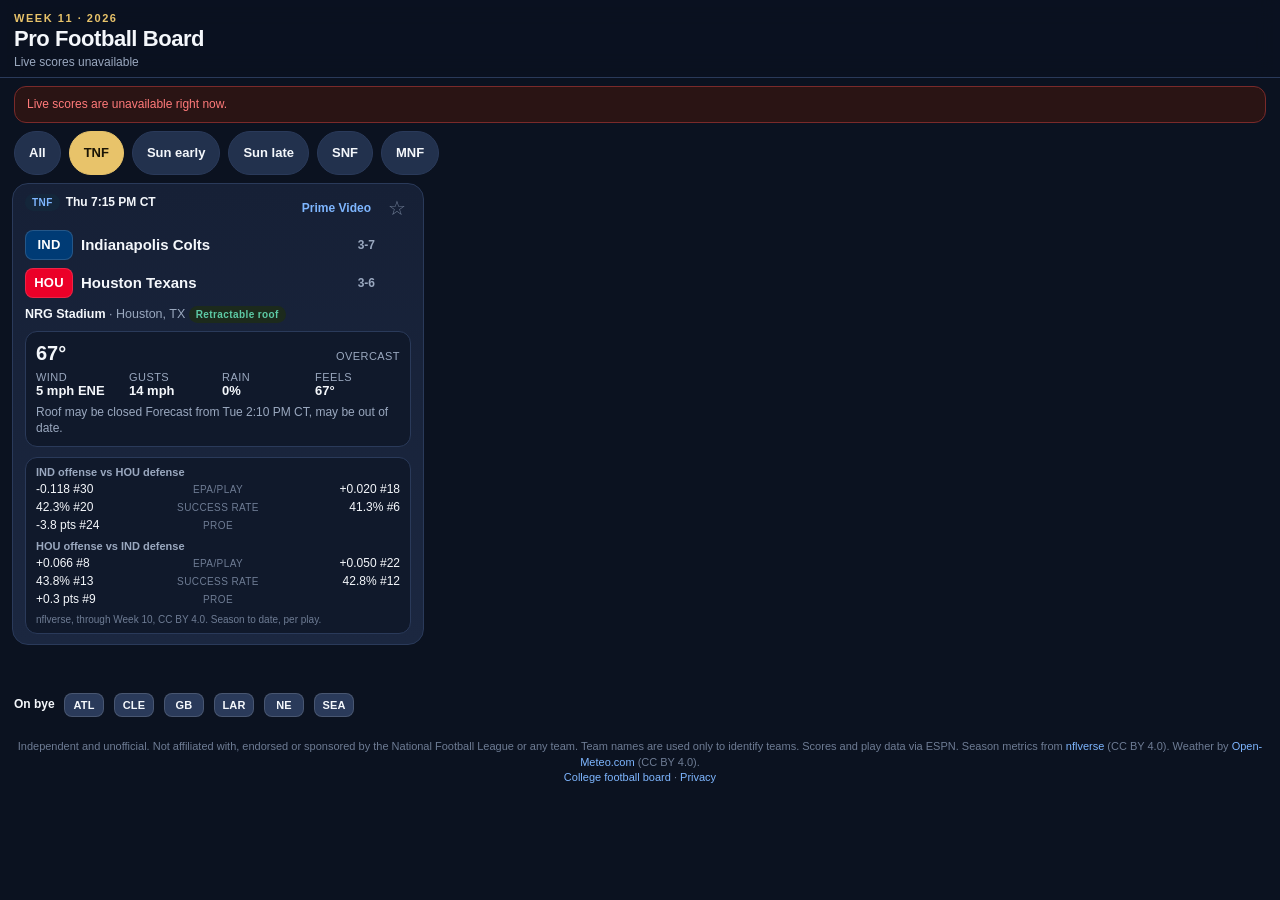
==== nfl/index.html @ ccdfc2e2 "NFL snapshot: Week 11 (2026-11-17T20:10Z)" ====
<!DOCTYPE html>
<html lang="en">
<head>
  <meta charset="utf-8" />
  <meta name="viewport" content="width=device-width, initial-scale=1, viewport-fit=cover" />
  <meta name="mobile-web-app-capable" content="yes" />
  <meta name="apple-mobile-web-app-capable" content="yes" />
  <meta name="apple-mobile-web-app-status-bar-style" content="black-translucent" />
  <meta name="apple-mobile-web-app-title" content="Pro Football Board" />
  <meta name="theme-color" content="#0b1220" />
  <link rel="icon" type="image/png" sizes="192x192" href="/nfl/icons/icon-192.png" />
  <link rel="apple-touch-icon" href="/nfl/icons/apple-touch-icon.png" />
  <link rel="canonical" href="https://cfbgameday.app/nfl" />
  <title>Pro Football Board</title>
  <meta name="description" content="NFL scores, kickoff times, TV, venue weather and live game state on one screen." />
  <meta property="og:type" content="website" />
  <meta property="og:title" content="Pro Football Board" />
  <meta property="og:description" content="Every pro football game this week: live scores, drive-by-drive play-by-play, win probability, kickoff weather and matchup stats." />
  <meta property="og:url" content="https://cfbgameday.app/nfl" />
  <meta property="og:image" content="https://cfbgameday.app/nfl/icons/icon-512.png" />
  <meta name="twitter:card" content="summary" />
  <link rel="stylesheet" href="/site.css" />
  <link rel="stylesheet" href="/nfl/nfl.css" />
  <link rel="stylesheet" href="/nfl/sheet.css" />
</head>
<body class="nfl">
  <div class="wrap">
    <header>
      <div class="kicker" id="kicker">NFL</div>
      <h1>Pro Football Board</h1>
      <div class="sub" id="updated">Loading scores...</div>
    </header>
    <div class="banner" id="banner" role="status" hidden></div>
    <div class="rowscroll" id="pills" aria-label="Game windows"></div>
    <div class="desk" id="desk"></div>
    <div id="main"></div>
    <div class="bye" id="bye"></div>
    <footer>Independent and unofficial. Not affiliated with, endorsed or sponsored by the National Football League or any team. Team names are used only to identify teams. Scores and play data via ESPN. Season metrics from <a href="https://www.nflverse.com/" rel="noopener">nflverse</a> (CC BY 4.0). Weather by <a href="https://open-meteo.com/" rel="noopener">Open-Meteo.com</a> (CC BY 4.0).<br /><a href="/">College football board</a> · <a href="/privacy">Privacy</a></footer>
  </div>
<!-- games:start -->
<script type="application/ld+json">
[
 {
  "@context": "https:\/\/schema.org",
  "@type": "SportsEvent",
  "name": "Indianapolis Colts at Houston Texans",
  "startDate": "2026-11-20T01:15:00Z",
  "sport": "American football",
  "location": {
   "@type": "Place",
   "name": "NRG Stadium",
   "address": {
    "@type": "PostalAddress",
    "addressLocality": "Houston",
    "addressRegion": "TX",
    "addressCountry": "US"
   }
  },
  "competitor": [
   {
    "@type": "SportsTeam",
    "name": "Indianapolis Colts"
   },
   {
    "@type": "SportsTeam",
    "name": "Houston Texans"
   }
  ]
 },
 {
  "@context": "https:\/\/schema.org",
  "@type": "SportsEvent",
  "name": "Arizona Cardinals at Kansas City Chiefs",
  "startDate": "2026-11-22T18:00:00Z",
  "sport": "American football",
  "location": {
   "@type": "Place",
   "name": "Arrowhead Stadium",
   "address": {
    "@type": "PostalAddress",
    "addressLocality": "Kansas City",
    "addressRegion": "MO",
    "addressCountry": "US"
   }
  },
  "competitor": [
   {
    "@type": "SportsTeam",
    "name": "Arizona Cardinals"
   },
   {
    "@type": "SportsTeam",
    "name": "Kansas City Chiefs"
   }
  ]
 },
 {
  "@context": "https:\/\/schema.org",
  "@type": "SportsEvent",
  "name": "Baltimore Ravens at Carolina Panthers",
  "startDate": "2026-11-22T18:00:00Z",
  "sport": "American football",
  "location": {
   "@type": "Place",
   "name": "Bank of America Stadium",
   "address": {
    "@type": "PostalAddress",
    "addressLocality": "Charlotte",
    "addressRegion": "NC",
    "addressCountry": "US"
   }
  },
  "competitor": [
   {
    "@type": "SportsTeam",
    "name": "Baltimore Ravens"
   },
   {
    "@type": "SportsTeam",
    "name": "Carolina Panthers"
   }
  ]
 },
 {
  "@context": "https:\/\/schema.org",
  "@type": "SportsEvent",
  "name": "Miami Dolphins at Buffalo Bills",
  "startDate": "2026-11-22T18:00:00Z",
  "sport": "American football",
  "location": {
   "@type": "Place",
   "name": "Highmark Stadium",
   "address": {
    "@type": "PostalAddress",
    "addressLocality": "Orchard Park",
    "addressRegion": "NY",
    "addressCountry": "US"
   }
  },
  "competitor": [
   {
    "@type": "SportsTeam",
    "name": "Miami Dolphins"
   },
   {
    "@type": "SportsTeam",
    "name": "Buffalo Bills"
   }
  ]
 },
 {
  "@context": "https:\/\/schema.org",
  "@type": "SportsEvent",
  "name": "New Orleans Saints at Chicago Bears",
  "startDate": "2026-11-22T18:00:00Z",
  "sport": "American football",
  "location": {
   "@type": "Place",
   "name": "Soldier Field",
   "address": {
    "@type": "PostalAddress",
    "addressLocality": "Chicago",
    "addressRegion": "IL",
    "addressCountry": "US"
   }
  },
  "competitor": [
   {
    "@type": "SportsTeam",
    "name": "New Orleans Saints"
   },
   {
    "@type": "SportsTeam",
    "name": "Chicago Bears"
   }
  ]
 },
 {
  "@context": "https:\/\/schema.org",
  "@type": "SportsEvent",
  "name": "Tampa Bay Buccaneers at Detroit Lions",
  "startDate": "2026-11-22T18:00:00Z",
  "sport": "American football",
  "location": {
   "@type": "Place",
   "name": "Ford Field",
   "address": {
    "@type": "PostalAddress",
    "addressLocality": "Detroit",
    "addressRegion": "MI",
    "addressCountry": "US"
   }
  },
  "competitor": [
   {
    "@type": "SportsTeam",
    "name": "Tampa Bay Buccaneers"
   },
   {
    "@type": "SportsTeam",
    "name": "Detroit Lions"
   }
  ]
 },
 {
  "@context": "https:\/\/schema.org",
  "@type": "SportsEvent",
  "name": "Tennessee Titans at Dallas Cowboys",
  "startDate": "2026-11-22T18:00:00Z",
  "sport": "American football",
  "location": {
   "@type": "Place",
   "name": "AT&T Stadium",
   "address": {
    "@type": "PostalAddress",
    "addressLocality": "Arlington",
    "addressRegion": "TX",
    "addressCountry": "US"
   }
  },
  "competitor": [
   {
    "@type": "SportsTeam",
    "name": "Tennessee Titans"
   },
   {
    "@type": "SportsTeam",
    "name": "Dallas Cowboys"
   }
  ]
 },
 {
  "@context": "https:\/\/schema.org",
  "@type": "SportsEvent",
  "name": "Pittsburgh Steelers at Philadelphia Eagles",
  "startDate": "2026-11-22T18:00:00Z",
  "sport": "American football",
  "location": {
   "@type": "Place",
   "name": "Lincoln Financial Field",
   "address": {
    "@type": "PostalAddress",
    "addressLocality": "Philadelphia",
    "addressRegion": "PA",
    "addressCountry": "US"
   }
  },
  "competitor": [
   {
    "@type": "SportsTeam",
    "name": "Pittsburgh Steelers"
   },
   {
    "@type": "SportsTeam",
    "name": "Philadelphia Eagles"
   }
  ]
 },
 {
  "@context": "https:\/\/schema.org",
  "@type": "SportsEvent",
  "name": "New York Jets at Los Angeles Chargers",
  "startDate": "2026-11-22T21:05:00Z",
  "sport": "American football",
  "location": {
   "@type": "Place",
   "name": "SoFi Stadium",
   "address": {
    "@type": "PostalAddress",
    "addressLocality": "Inglewood",
    "addressRegion": "CA",
    "addressCountry": "US"
   }
  },
  "competitor": [
   {
    "@type": "SportsTeam",
    "name": "New York Jets"
   },
   {
    "@type": "SportsTeam",
    "name": "Los Angeles Chargers"
   }
  ]
 },
 {
  "@context": "https:\/\/schema.org",
  "@type": "SportsEvent",
  "name": "Jacksonville Jaguars at New York Giants",
  "startDate": "2026-11-22T21:25:00Z",
  "sport": "American football",
  "location": {
   "@type": "Place",
   "name": "MetLife Stadium",
   "address": {
    "@type": "PostalAddress",
    "addressLocality": "East Rutherford",
    "addressRegion": "NJ",
    "addressCountry": "US"
   }
  },
  "competitor": [
   {
    "@type": "SportsTeam",
    "name": "Jacksonville Jaguars"
   },
   {
    "@type": "SportsTeam",
    "name": "New York Giants"
   }
  ]
 },
 {
  "@context": "https:\/\/schema.org",
  "@type": "SportsEvent",
  "name": "Las Vegas Raiders at Denver Broncos",
  "startDate": "2026-11-22T21:25:00Z",
  "sport": "American football",
  "location": {
   "@type": "Place",
   "name": "Empower Field at Mile High",
   "address": {
    "@type": "PostalAddress",
    "addressLocality": "Denver",
    "addressRegion": "CO",
    "addressCountry": "US"
   }
  },
  "competitor": [
   {
    "@type": "SportsTeam",
    "name": "Las Vegas Raiders"
   },
   {
    "@type": "SportsTeam",
    "name": "Denver Broncos"
   }
  ]
 },
 {
  "@context": "https:\/\/schema.org",
  "@type": "SportsEvent",
  "name": "Minnesota Vikings at San Francisco 49ers",
  "startDate": "2026-11-23T01:20:00Z",
  "sport": "American football",
  "location": {
   "@type": "Place",
   "name": "Estadio Banorte",
   "address": {
    "@type": "PostalAddress",
    "addressLocality": "Mexico City",
    "addressCountry": "MX"
   }
  },
  "competitor": [
   {
    "@type": "SportsTeam",
    "name": "Minnesota Vikings"
   },
   {
    "@type": "SportsTeam",
    "name": "San Francisco 49ers"
   }
  ]
 },
 {
  "@context": "https:\/\/schema.org",
  "@type": "SportsEvent",
  "name": "Cincinnati Bengals at Washington Commanders",
  "startDate": "2026-11-24T01:15:00Z",
  "sport": "American football",
  "location": {
   "@type": "Place",
   "name": "Northwest Stadium",
   "address": {
    "@type": "PostalAddress",
    "addressLocality": "Landover",
    "addressRegion": "MD",
    "addressCountry": "US"
   }
  },
  "competitor": [
   {
    "@type": "SportsTeam",
    "name": "Cincinnati Bengals"
   },
   {
    "@type": "SportsTeam",
    "name": "Washington Commanders"
   }
  ]
 }
]
</script>
<!-- games:end -->
  <script src="/nfl/games.js"></script>
  <script src="/nfl/sheet.js" defer></script>
  <script src="/nfl/app.js" defer></script>
</body>
</html>
---- site.css ----
:root {
  --bg: #0b1220; --bg2: #111a2c; --card: #162036; --card2: #1b2740;
  --line: #2a3a5a; --text: #f4f7fb; --muted: #9aa8bf; --dim: #6e7c94;
  --gold: #e8c36a; --gold2: #f3d78a; --blue: #7eb6ff; --green: #5dcaa5;
  --red: #ff7a7a; --orange: #ffb060; --chip: #22314d; --purple: #c9b3ff;
}
* { box-sizing: border-box; }
html, body { margin: 0; background: var(--bg); color: var(--text); font-family: -apple-system, BlinkMacSystemFont, "SF Pro Text", "Segoe UI", sans-serif; }
body { min-height: 100dvh; padding-bottom: env(safe-area-inset-bottom); }
header { position: sticky; top: 0; z-index: 30; background: rgba(11,18,32,.94); backdrop-filter: blur(12px); border-bottom: 1px solid var(--line); padding: calc(12px + env(safe-area-inset-top)) 14px 8px; }
.kicker { color: var(--gold); font-size: 11px; letter-spacing: .14em; font-weight: 700; text-transform: uppercase; }
h1 { margin: 2px 0 0; font-size: 22px; letter-spacing: -.02em; }
.sub { color: var(--muted); font-size: 12px; margin-top: 3px; }
.rowscroll { display: flex; gap: 8px; overflow-x: auto; padding: 8px 14px; -webkit-overflow-scrolling: touch; }
.rowscroll::-webkit-scrollbar { display: none; }
.fbtn { flex: 0 0 auto; min-height: 44px; min-width: 44px; border: 1px solid var(--line); background: var(--chip); color: var(--text); border-radius: 999px; padding: 7px 14px; font-size: 13px; font-weight: 600; }
.fbtn.active { background: var(--gold); color: #1a1406; border-color: var(--gold); }
.searchwrap { padding: 0 14px; display: flex; gap: 8px; align-items: center; }
.searchwrap input { flex: 1; min-width: 0; }
.ftoggle.open:not(.active) { border-color: var(--gold); color: var(--gold2); }
.fcount { display: inline-block; min-width: 18px; margin-left: 4px; padding: 1px 6px; border-radius: 999px; background: #1a1406; color: var(--gold2); font-size: 11px; }
.filters[hidden] { display: none; }
.filters .rowscroll { flex-wrap: wrap; overflow-x: visible; }   /* opened on purpose: show every option, no hidden sideways scroll */
.filters .rowscroll + .rowscroll { padding-top: 0; }
.empty .fbtn { margin-top: 12px; }
/* Wide windows (iPad, Mac, desktop): a mouse can't reach a hidden horizontal scroll, so wrap every row. */
@media (min-width: 600px) { .rowscroll { flex-wrap: wrap; overflow-x: visible; } }
input, select { width: 100%; background: var(--bg2); border: 1px solid var(--line); color: var(--text); border-radius: 12px; padding: 11px 12px; font-size: 16px; min-height: 44px; } /* 16px: iOS does not zoom on focus */
select { width: auto; padding: 8px 10px; border-radius: 999px; font-size: 13px; font-weight: 600; }
.stats { display: grid; grid-template-columns: repeat(4, 1fr); gap: 6px; padding: 0 14px 10px; }
.stat { background: var(--card); border: 1px solid var(--line); border-radius: 12px; padding: 6px 4px; text-align: center; }
.stat b { display: block; font-size: 16px; color: var(--gold2); }
.stat span { font-size: 9px; color: var(--muted); text-transform: uppercase; letter-spacing: .02em; }
@media (min-width: 480px) { .stats { gap: 8px; } .stat { padding: 8px; } .stat span { font-size: 10px; letter-spacing: .03em; } }
.desk { padding: 0 14px 10px; }
.desk h2 { margin: 4px 0 8px; font-size: 13px; letter-spacing: .08em; text-transform: uppercase; color: var(--gold); }
.deskcard { background: var(--card); border: 1px solid var(--line); border-radius: 12px; padding: 10px 12px; margin-bottom: 8px; }
.deskcard .t { font-weight: 800; font-size: 14px; }
.deskcard .d { color: var(--muted); font-size: 12px; margin-top: 3px; }
.tag { display: inline-block; font-size: 10px; font-weight: 800; letter-spacing: .04em; border-radius: 999px; padding: 3px 7px; margin-right: 6px; }
.tag.under { background: #14263a; color: var(--blue); }
.tag.watch { background: #3a2a12; color: var(--gold); }
.tag.heat { background: #3a1b14; color: var(--orange); }
.tag.rival { background: rgba(232,195,106,.14); color: var(--gold2); box-shadow: inset 0 0 0 1px rgba(232,195,106,.35); }
.deskmore { margin: 0 0 10px; }
.list { padding: 0 12px 48px; display: flex; flex-direction: column; gap: 10px; }
.card { background: linear-gradient(180deg, var(--card), var(--card2)); border: 1px solid var(--line); border-radius: 16px; overflow: hidden; }
.meta { display: flex; justify-content: space-between; gap: 8px; align-items: center; padding: 10px 12px 0; color: var(--muted); font-size: 12px; font-weight: 600; }
.tv { color: var(--blue); }
.star { background: none; border: 0; color: var(--dim); font-size: 20px; min-height: 44px; min-width: 44px; padding: 0; margin: -8px -8px -8px 0; }
.star.on { color: var(--gold); }
.teams { padding: 8px 12px 6px; display: grid; gap: 8px; }
.trow { display: grid; grid-template-columns: 28px 1fr auto; gap: 8px; align-items: center; }
.trow img { width: 28px; height: 28px; object-fit: contain; background: #0b1220; border-radius: 6px; }
.name { font-weight: 700; font-size: 15px; line-height: 1.15; }
.rank { color: var(--gold); font-weight: 800; margin-right: 4px; }
.rival { padding: 6px 12px 0; color: var(--gold2); font-size: 11px; font-weight: 800; letter-spacing: .08em; text-transform: uppercase; }
.rival span { color: var(--muted); font-weight: 700; letter-spacing: .04em; }
.rec { color: var(--dim); font-size: 12px; font-weight: 600; margin-left: 6px; }
.score { font-variant-numeric: tabular-nums; font-weight: 800; font-size: 18px; }
.venue { padding: 2px 12px 8px; color: var(--muted); font-size: 12.5px; }
.venue a { color: var(--blue); text-decoration: none; }
.venue b { color: var(--text); }
.wx { margin: 0 12px 10px; background: #10192b; border: 1px solid var(--line); border-radius: 12px; padding: 10px; display: grid; grid-template-columns: 1fr 1fr 1fr; gap: 6px 8px; }
.wx .cond { grid-column: 1 / -1; display: flex; justify-content: space-between; align-items: baseline; }
.wx .cond b { font-size: 20px; }
.mini { color: var(--muted); font-size: 11px; text-transform: uppercase; letter-spacing: .04em; }
.val { font-size: 13px; font-weight: 700; }
.note { grid-column: 1 / -1; color: var(--muted); font-size: 12px; line-height: 1.35; }
.odds { display: grid; grid-template-columns: 1fr 1fr 1fr; gap: 8px; padding: 0 12px 10px; }
.od { background: #10192b; border: 1px solid var(--line); border-radius: 10px; padding: 8px; text-align: center; }
.lab { font-size: 10px; color: var(--dim); text-transform: uppercase; letter-spacing: .05em; }
.big { font-size: 13px; font-weight: 800; margin-top: 2px; }
.juice { font-size: 11px; color: var(--muted); }
.actions { display: flex; gap: 8px; padding: 0 12px 12px; }
.abtn { flex: 1; min-height: 44px; display: inline-flex; align-items: center; justify-content: center; background: #10192b; border: 1px solid var(--line); color: var(--text); border-radius: 10px; padding: 8px; font-size: 12px; font-weight: 700; text-decoration: none; }
.flags { display: flex; flex-wrap: wrap; gap: 6px; padding: 0 12px 12px; }
.flag { font-size: 10px; font-weight: 800; letter-spacing: .04em; border-radius: 999px; padding: 4px 8px; background: #3a2a12; color: var(--gold); }
.flag.hot { background: #3a1b14; color: var(--orange); }
.flag.rain { background: #14263a; color: var(--blue); }
.flag.wind { background: #1c2a1c; color: var(--green); }
.flag.indoor { background: #24183a; color: var(--purple); }
.empty { grid-column: 1 / -1; text-align: center; color: var(--muted); padding: 40px 16px; line-height: 1.6; }
footer { color: var(--dim); font-size: 11px; text-align: center; padding: 4px 16px 28px; line-height: 1.4; }
.a2hs { margin: 0 14px 10px; background: #10192b; border: 1px solid var(--line); border-radius: 12px; padding: 10px 12px; font-size: 12px; color: var(--muted); display: flex; justify-content: space-between; gap: 10px; align-items: center; }
.a2hs[hidden] { display: none; }   /* display:flex above would otherwise override the hidden attribute */
.a2hs b { color: var(--text); }
.a2hs button { background: none; border: 0; color: var(--dim); font-size: 16px; padding: 0 4px; }
@media (min-width: 900px) {
  .wrap { max-width: 1120px; margin: 0 auto; }
  .list { display: grid; grid-template-columns: 1fr 1fr; }
  .desk-grid { display: grid; grid-template-columns: 1fr 1fr; gap: 8px; }
}
  
.trow { display:grid; grid-template-columns:28px 1fr auto auto; gap:8px; align-items:center; }
.impl { color:var(--gold2); font-size:12px; font-weight:700; }
.impl .proj { color:var(--dim); font-size:9px; font-weight:700; letter-spacing:.04em; text-transform:uppercase; margin-right:3px; }
.section { padding:0 12px 20px; }
.netblock { background:var(--card); border:1px solid var(--line); border-radius:12px; padding:10px 12px; margin-bottom:8px; }
.netgame b { font-weight:800; font-size:14px; }
.netgame span { color:var(--muted); font-size:12px; margin-top:3px; display:block; }
table { width:100%; border-collapse:collapse; font-size:12px; }
th { text-align:left; color:var(--dim); font-size:10px; letter-spacing:.04em; text-transform:uppercase; padding:6px 4px; border-bottom:1px solid var(--line); }
td { padding:8px 4px; border-bottom:1px solid var(--line); vertical-align:top; }
td.nw { white-space:nowrap; }
.tag.alt { background:#1c2a1c; color:var(--green); }
.list.cards { display:flex; flex-direction:column; gap:10px; }
@media (min-width:900px) { .list.cards { display:grid; grid-template-columns:1fr 1fr; } }
/* Big iPad / Mac / desktop windows: three columns instead of two stretched cards. */
@media (min-width:1280px) {
  .wrap { max-width: 1640px; }
  .list.cards { grid-template-columns: repeat(3, 1fr); }
  .desk-grid { grid-template-columns: repeat(3, 1fr); }
}
.card.is-live { border-color:#c9842a; }
.livepill { display:inline-block; font-size:10px; font-weight:800; letter-spacing:.06em; border-radius:999px; padding:3px 7px; margin-right:6px; background:#3a1b14; color:var(--orange); }
.livepill.final { background:#1c2a1c; color:var(--green); }
.liverow { margin:8px 12px 0; background:#10192b; border:1px solid var(--line); border-radius:12px; padding:8px 10px; font-size:12px; }
.livemath { display:flex; flex-wrap:wrap; gap:8px; margin-top:6px; }
.livemath span { font-weight:800; font-size:11px; }
.cover-home { color:var(--green); }
.cover-away { color:var(--orange); }
.cover-push { color:var(--gold); }
.sit { color:var(--muted); margin-top:6px; line-height:1.35; }
footer a { color: var(--blue); text-decoration: none; }
.page { max-width: 720px; margin: 0 auto; padding: 0 16px 48px; }
.page h1 { font-size: 24px; margin: 8px 0 4px; }
.page h2 { font-size: 15px; color: var(--gold); letter-spacing: .06em; text-transform: uppercase; margin: 24px 0 8px; }
.page p, .page li { color: var(--muted); font-size: 15px; line-height: 1.55; }
.page a { color: var(--blue); }
.page .back { display: inline-block; margin: 16px 0 0; color: var(--gold); text-decoration: none; font-weight: 700; }
/* Game sheet (#game/<id>) */
body.gopen { overflow: hidden; }
.gsheet { position: fixed; inset: 0; z-index: 50; background: rgba(4,8,16,.6); display: flex; align-items: flex-end; justify-content: center; }
.gsheet[hidden] { display: none; }
.gpanel { position: relative; width: 100%; max-width: 720px; max-height: 88dvh; display: flex; flex-direction: column; background: var(--bg2); border: 1px solid var(--line); border-bottom: 0; border-radius: 16px 16px 0 0; padding-bottom: env(safe-area-inset-bottom); }
/* Wide windows: a centred dialog reads better than a sheet glued to the bottom edge. */
@media (min-width: 900px) {
  .gsheet { align-items: center; padding: 24px; }
  .gpanel { border-radius: 16px; border-bottom: 1px solid var(--line); max-height: 86dvh; padding-bottom: 0; }
}
.gx { position: absolute; top: 6px; right: 6px; min-width: 44px; min-height: 44px; background: none; border: 0; color: var(--muted); font-size: 24px; }
.ghead, .gtabs { flex-shrink: 0; }
.ghead { padding: 14px 52px 6px 14px; }
.gteams { display: flex; flex-direction: column; gap: 2px; font-size: 16px; font-weight: 700; }
.gteams b { color: var(--gold2); margin-left: 6px; }
.gstat { color: var(--muted); font-size: 12px; margin-top: 6px; }
.glines { margin-top: 8px; }
.glines th, .glines td { text-align: center; padding: 4px; }
.glines th:first-child, .glines td:first-child { text-align: left; }
.gtabs { padding: 4px 14px 8px; border-bottom: 1px solid var(--line); }
.gbody { overflow-y: auto; -webkit-overflow-scrolling: touch; padding: 8px 14px 18px; flex: 1; }
.gplay, .gdrive { display: grid; grid-template-columns: 74px 1fr; gap: 4px 10px; padding: 9px 0; border-bottom: 1px solid var(--line); font-size: 13px; }
.gq { color: var(--dim); font-size: 11px; }
.gq b { display: block; color: var(--text); font-size: 12px; }
.gtxt { line-height: 1.35; }
.gsc { grid-column: 2; color: var(--gold2); font-size: 12px; font-weight: 700; }
.gdrive.scored .gtxt b { color: var(--green); }
.gdrive.now { background: #10192b; border-radius: 10px; padding: 9px 8px; border: 1px solid #c9842a; }
.gbox td:not(:first-child), .gbox th:not(:first-child) { text-align: right; }
.gleads { display: grid; grid-template-columns: 1fr 1fr; gap: 12px; }
.glead h3 { margin: 4px 0 6px; font-size: 13px; color: var(--gold); }
.gl { padding: 6px 0; border-bottom: 1px solid var(--line); font-size: 13px; }
.gl span { display: block; color: var(--dim); font-size: 10px; text-transform: uppercase; letter-spacing: .04em; }
.wp { margin: 4px 0 10px; }
.wplab { font-size: 11px; color: var(--muted); margin-bottom: 4px; }
.wp svg { width: 100%; height: 80px; display: block; background: #10192b; border-radius: 8px; }
.wline { fill: none; stroke: var(--blue); stroke-width: 2; vector-effect: non-scaling-stroke; }
.wmid, .wq { stroke: var(--line); stroke-width: 1; vector-effect: non-scaling-stroke; }
.wq { stroke-dasharray: 3 3; }
.wbox { position: relative; }
.wt { position: absolute; top: 2px; margin-left: 3px; color: var(--dim); font-size: 9px; }
.wpaxis { display: flex; justify-content: space-between; color: var(--dim); font-size: 10px; margin-top: 2px; }
a.deskcard { display: block; color: inherit; text-decoration: none; }
.glink { color: inherit; text-decoration: none; }
---- nfl/nfl.css ----
/* NFL board additions. /site.css supplies the base look; everything here is scoped to body.nfl. */
.nfl .banner { margin: 8px 14px 0; padding: 9px 12px; border: 1px solid #7a5a1c; background: #2a2010; color: var(--gold2); border-radius: 12px; font-size: 12px; line-height: 1.4; }
.nfl .banner[hidden] { display: none; }
.nfl .banner p { margin: 0; }
.nfl .banner p + p { margin-top: 4px; }
.nfl .banner.err { border-color: #7a2a2a; background: #2a1414; color: var(--red); }
.nfl a:focus-visible, .nfl button:focus-visible { outline: 2px solid var(--gold); outline-offset: 2px; }

.nfl .fbtn .dot { display: inline-block; width: 7px; height: 7px; border-radius: 50%; background: var(--orange); margin-right: 6px; }
.nfl .fbtn.active .dot { background: #8a1c00; }
.nfl .fbtn .cnt { opacity: .7; margin-left: 5px; font-weight: 500; }

/* Cards */
.nfl .card.is-final { opacity: .94; }
.nfl .card.is-ph { border-style: dashed; }
.nfl .meta { align-items: flex-start; padding-top: 10px; }
.nfl .meta .kick { color: var(--text); font-weight: 700; }
.nfl .meta .flexnote { display: block; color: var(--gold2); font-weight: 600; font-size: 11px; margin-top: 2px; }
.nfl .meta .right { display: flex; align-items: center; gap: 4px; flex: 0 0 auto; }
.nfl .tag.win { background: #14263a; color: var(--blue); }
.nfl .tag.vs { background: #24183a; color: var(--purple); }
.nfl .tag.roof { background: #1c2a1c; color: var(--green); }
.nfl .cardlink { display: block; color: inherit; text-decoration: none; }
.nfl .trow { grid-template-columns: 48px 1fr auto auto; }
.nfl .tchip { display: inline-flex; align-items: center; justify-content: center; width: 48px; height: 30px; border-radius: 8px; font-weight: 800; font-size: 13px; letter-spacing: .02em; border: 1px solid rgba(255,255,255,.14); }
.nfl .tchip.tbd { background: var(--chip); color: var(--muted); border-style: dashed; }
.nfl .trow .name { min-width: 0; overflow: hidden; text-overflow: ellipsis; white-space: nowrap; }
.nfl .rec { color: var(--muted); font-size: 12px; font-weight: 600; }
.nfl .trow .score { min-width: 28px; text-align: right; }
.nfl .trow.lose .name, .nfl .trow.lose .score { color: var(--muted); font-weight: 600; }
.nfl .poss { display: inline-block; width: 8px; height: 8px; border-radius: 50%; background: var(--gold); margin-right: 6px; vertical-align: middle; }
.nfl .phnote { padding: 2px 12px 10px; color: var(--muted); font-size: 12.5px; line-height: 1.4; }

/* Live line */
.nfl .liverow .lr1 { display: flex; flex-wrap: wrap; gap: 4px 8px; align-items: center; }
.nfl .liverow .clk { font-weight: 800; font-size: 13px; }
.nfl .rz { font-size: 10px; font-weight: 800; letter-spacing: .05em; padding: 2px 7px; border-radius: 999px; background: #3a1b14; color: var(--red); }
.nfl .lastp { color: var(--muted); margin-top: 6px; line-height: 1.35; display: -webkit-box; -webkit-line-clamp: 2; -webkit-box-orient: vertical; overflow: hidden; }
.nfl .field { position: relative; height: 14px; margin-top: 8px; border-radius: 4px; background: #1c3a2a; overflow: hidden; border: 1px solid #2a4a3a; }
.nfl .field .ez { position: absolute; top: 0; bottom: 0; width: 8%; }
.nfl .field .ez.l { left: 0; }
.nfl .field .ez.r { right: 0; }
.nfl .field .rzone { position: absolute; top: 0; bottom: 0; width: 16.8%; background: rgba(255,122,122,.22); }
.nfl .field .rzone.l { left: 8%; }
.nfl .field .rzone.r { right: 8%; }
.nfl .field .ball { position: absolute; top: 2px; width: 10px; height: 10px; margin-left: -5px; border-radius: 50%; background: var(--gold2); box-shadow: 0 0 0 2px #0b1220; }
.nfl .field .yd { position: absolute; top: 0; bottom: 0; width: 1px; background: rgba(255,255,255,.14); }

/* Slots filled only when the snapshot provides data */
.nfl .venue .roofnote { color: var(--dim); }
.nfl .wx { grid-template-columns: repeat(4, 1fr); }
.nfl .flags { padding-top: 0; }
.nfl .wx .cond { grid-column: 1 / -1; }
.nfl .mx { margin: 0 12px 10px; display: grid; gap: 4px; background: #10192b; border: 1px solid var(--line); border-radius: 12px; padding: 8px 10px; font-size: 12px; }
.nfl .mx .mrow { display: grid; grid-template-columns: 1fr auto 1fr; gap: 8px; align-items: baseline; }
.nfl .mx .mrow span:first-child { text-align: left; }
.nfl .mx .mrow span:last-child { text-align: right; }
.nfl .mx .mt { color: var(--muted); font-size: 11px; font-weight: 700; margin-top: 4px; }
.nfl .mx .mt:first-child { margin-top: 0; }
.nfl .mx .mfoot { color: var(--dim); font-size: 10px; margin-top: 4px; }
.nfl .mx .mrow .mlab { color: var(--dim); font-size: 10px; text-transform: uppercase; letter-spacing: .04em; text-align: center; }

/* Whip-around desk */
.nfl .desk[hidden] { display: none; }
.nfl .deskcard.hero { border-color: #c9842a; padding: 12px 14px; }
.nfl .deskcard.hero .t { font-size: 17px; }
.nfl .deskcard .why { display: flex; flex-wrap: wrap; gap: 4px 0; margin-top: 6px; }
.nfl .deskcard .why .tag { margin-right: 6px; }
.nfl .deskcard .rk { color: var(--gold); font-size: 11px; font-weight: 800; letter-spacing: .08em; margin-right: 6px; }
.nfl .tag.swing { background: #1c2a1c; color: var(--green); }
.nfl .nextup { margin-top: 4px; }
.nfl .nextup a { display: flex; justify-content: space-between; gap: 8px; min-height: 44px; align-items: center; color: inherit; text-decoration: none; border-bottom: 1px solid var(--line); font-size: 13px; }
.nfl .nextup a span:last-child { color: var(--gold2); font-weight: 700; white-space: nowrap; }

/* Bye strip */
.nfl .bye { padding: 0 14px 18px; color: var(--muted); font-size: 12px; line-height: 1.9; }
.nfl .bye .tchip { width: 40px; height: 24px; font-size: 11px; margin: 0 4px 0 0; vertical-align: middle; }
.nfl .bye .tchip + .tchip { margin-left: 6px; }
.nfl .bye b { color: var(--text); margin-right: 6px; }
---- nfl/sheet.css ----
/* NFL game sheet. Every rule is ns- prefixed; theme variables carry fallbacks so the sheet stands alone. */
body.ns-open { overflow: hidden; }
.ns-sheet { position: fixed; inset: 0; z-index: 60; background: rgba(4,8,16,.6); display: flex; align-items: flex-end; justify-content: center; }
.ns-sheet[hidden] { display: none; }
.ns-panel { position: relative; width: 100%; max-width: 760px; max-height: 90dvh; display: flex; flex-direction: column; background: var(--bg2, #111a2c); color: var(--text, #f4f7fb); border: 1px solid var(--line, #2a3a5a); border-bottom: 0; border-radius: 16px 16px 0 0; padding-bottom: env(safe-area-inset-bottom); outline: none; }
@media (min-width: 900px) {
  .ns-sheet { align-items: center; padding: 24px; }
  .ns-panel { max-width: 860px; border-radius: 16px; border-bottom: 1px solid var(--line, #2a3a5a); max-height: 88dvh; padding-bottom: 0; }
  .ns-head { display: grid; grid-template-columns: minmax(0, 1fr) auto; gap: 4px 24px; align-items: start; }
  .ns-stat, .ns-lwrap { grid-column: 1 / -1; }
}
.ns-sr { position: absolute; width: 1px; height: 1px; overflow: hidden; clip: rect(0 0 0 0); white-space: nowrap; margin: 0; padding: 0; }
.ns-x { position: absolute; top: 6px; right: 6px; min-width: 44px; min-height: 44px; background: none; border: 0; color: var(--muted, #9aa8bf); font-size: 24px; cursor: pointer; }
.ns-x:focus-visible, .ns-tab:focus-visible, .ns-fbtn:focus-visible, .ns-btn:focus-visible, .ns-drive summary:focus-visible, .ns-tstats summary:focus-visible { outline: 2px solid var(--gold, #e8c36a); outline-offset: 2px; }
.ns-head, .ns-tabs { flex-shrink: 0; }
.ns-head { padding: 14px 52px 6px 14px; }
.ns-teams { display: flex; flex-direction: column; gap: 4px; }
.ns-trow { display: flex; align-items: center; justify-content: space-between; gap: 10px; font-size: 16px; font-weight: 700; }
.ns-tn { display: inline-flex; align-items: center; gap: 8px; min-width: 0; }
.ns-tn > span:not(.ns-tm) { overflow: hidden; text-overflow: ellipsis; white-space: nowrap; }
.ns-score { color: var(--gold2, #f3d78a); font-size: 22px; font-variant-numeric: tabular-nums; }
.ns-chip { display: inline-block; min-width: 38px; padding: 2px 6px; border-radius: 6px; border: 1px solid rgba(255,255,255,.3); font-size: 11px; font-weight: 800; letter-spacing: .04em; text-align: center; vertical-align: middle; }
.ns-tm { display: inline-flex; align-items: center; gap: 5px; flex: none; vertical-align: middle; }
.ns-hel { width: 20px; height: auto; flex: none; display: block; overflow: visible; }
.ns-trow .ns-hel { width: 28px; }
.ns-hsh { stroke: rgba(255,255,255,.62); stroke-width: .9; stroke-linejoin: round; }
.ns-hst { fill: none; stroke-width: 1.2; stroke-linecap: round; opacity: .9; }
.ns-hear { fill: #0b1220; opacity: .45; }
.ns-hmk { fill: none; stroke-width: 1.35; stroke-linecap: round; stroke-linejoin: round; }
.ns-fwho { display: inline-flex; align-items: center; gap: 6px; }
.ns-ball { width: 8px; height: 8px; border-radius: 50%; background: var(--gold, #e8c36a); flex: none; }
.ns-stat { color: var(--muted, #9aa8bf); font-size: 12px; margin-top: 4px; display: flex; gap: 8px; align-items: center; }
.ns-pill { padding: 1px 8px; border-radius: 999px; border: 1px solid var(--line, #2a3a5a); font-size: 10px; font-weight: 800; letter-spacing: .08em; }
.ns-pill.on { color: #1a1406; background: var(--green, #5dcaa5); border-color: var(--green, #5dcaa5); }
.ns-pill.final { color: var(--text, #f4f7fb); }
.ns-lwrap { overflow-x: auto; margin-top: 8px; }
.ns-lines { border-collapse: collapse; font-size: 12px; font-variant-numeric: tabular-nums; }
.ns-lines th, .ns-lines td { text-align: center; padding: 3px 8px; }
.ns-lines th { color: var(--dim, #6e7c94); font-weight: 600; }
.ns-lines th:first-child, .ns-lines td:first-child { text-align: left; padding-left: 0; }
.ns-tabs { display: flex; gap: 8px; overflow-x: auto; padding: 4px 14px 8px; border-bottom: 1px solid var(--line, #2a3a5a); -webkit-overflow-scrolling: touch; scrollbar-width: none; }
.ns-tabs::-webkit-scrollbar { display: none; }
.ns-tab, .ns-fbtn, .ns-btn { flex: 0 0 auto; min-height: 44px; min-width: 44px; border: 1px solid var(--line, #2a3a5a); background: var(--chip, #22314d); color: var(--text, #f4f7fb); border-radius: 999px; padding: 7px 14px; font-size: 13px; font-weight: 600; cursor: pointer; }
.ns-tab.active, .ns-fbtn.active { background: var(--gold, #e8c36a); color: #1a1406; border-color: var(--gold, #e8c36a); }
.ns-body { overflow-y: auto; -webkit-overflow-scrolling: touch; padding: 8px 14px 14px; flex: 1; min-height: 0; }
.ns-foot { flex-shrink: 0; padding: 6px 14px 10px; color: var(--dim, #6e7c94); font-size: 11px; border-top: 1px solid var(--line, #2a3a5a); }
.ns-warn { margin: 6px 14px 0; color: var(--orange, #ffb060); font-size: 12px; }
.ns-empty { color: var(--muted, #9aa8bf); padding: 18px 0; font-size: 14px; }
.ns-note { color: var(--dim, #6e7c94); font-size: 11px; margin: 8px 0 0; }
.ns-filters { display: flex; gap: 8px; flex-wrap: wrap; padding: 4px 0 8px; }
.ns-play { display: grid; grid-template-columns: 78px 1fr; gap: 4px 10px; padding: 9px 0; border-bottom: 1px solid var(--line, #2a3a5a); font-size: 13px; }
.ns-play.admin { color: var(--dim, #6e7c94); }
.ns-pq { color: var(--dim, #6e7c94); font-size: 11px; display: flex; flex-direction: column; gap: 4px; align-items: flex-start; }
.ns-ptxt { line-height: 1.35; overflow-wrap: anywhere; }
.ns-pdn { display: block; color: var(--gold2, #f3d78a); font-size: 12px; font-weight: 700; }
.ns-psc { color: var(--gold2, #f3d78a); font-size: 12px; font-weight: 700; margin-top: 3px; }
.ns-tag { display: inline-block; margin-left: 6px; padding: 0 6px; border-radius: 4px; font-size: 10px; font-weight: 800; letter-spacing: .04em; text-transform: uppercase; vertical-align: 1px; border: 1px solid currentColor; }
.ns-ptxt > .ns-tag:first-child { margin-left: 0; }
.ns-tag.sc { color: var(--green, #5dcaa5); }
.ns-tag.to { color: var(--red, #ff7a7a); }
.ns-tag.pn { color: var(--orange, #ffb060); }
.ns-tag.bp { color: var(--blue, #7eb6ff); }
.ns-drive { border: 1px solid var(--line, #2a3a5a); border-radius: 10px; margin: 0 0 8px; background: var(--card, #162036); }
.ns-drive.now { border-color: #c9842a; }
.ns-drive summary { list-style: none; display: grid; grid-template-columns: auto auto 1fr auto; gap: 4px 8px; align-items: center; padding: 8px 10px; min-height: 44px; cursor: pointer; }
.ns-drive summary::-webkit-details-marker { display: none; }
.ns-drive summary::after { content: "+"; grid-column: 4; color: var(--dim, #6e7c94); }
.ns-drive[open] summary::after { content: "\2212"; }
.ns-res { font-size: 13px; font-weight: 700; }
.ns-res.score { color: var(--green, #5dcaa5); }
.ns-res.turn { color: var(--red, #ff7a7a); }
.ns-dmeta { color: var(--muted, #9aa8bf); font-size: 11px; text-align: right; }
.ns-dbody { padding: 0 10px 6px; }
.ns-ddesc { margin: 0 0 4px; color: var(--muted, #9aa8bf); font-size: 12px; }
.ns-admin { margin-top: 6px; }
.ns-admin summary { color: var(--dim, #6e7c94); font-size: 12px; cursor: pointer; min-height: 32px; display: flex; align-items: center; }
.ns-field { margin: 4px 0 12px; }
.ns-field > svg { width: 100%; height: auto; display: block; border-radius: 8px; }
.ns-turf { fill: #14301f; }
.ns-yl { stroke: rgba(255,255,255,.18); stroke-width: .4; }
.ns-rz { fill: transparent; }
.ns-rz.on { fill: rgba(255,122,122,.22); }
.ns-path { stroke: var(--gold, #e8c36a); stroke-width: 2.4; stroke-linecap: round; }
.ns-start { fill: var(--gold, #e8c36a); }
.ns-arrow { fill: var(--gold, #e8c36a); }
.ns-los { stroke: #fff; stroke-width: .5; opacity: .85; }
.ns-fcap { display: flex; gap: 8px; align-items: center; justify-content: space-between; margin-top: 4px; font-size: 12px; font-weight: 700; }
.ns-fmeta { color: var(--muted, #9aa8bf); font-size: 11px; margin-top: 2px; }
.ns-rzchip { color: var(--red, #ff7a7a); font-size: 10px; letter-spacing: .06em; text-transform: uppercase; border: 1px solid currentColor; border-radius: 4px; padding: 0 6px; }
.ns-wp { margin: 4px 0 10px; }
.ns-wplab { font-size: 11px; color: var(--muted, #9aa8bf); margin-bottom: 4px; }
.ns-wbox { position: relative; }
.ns-wbox svg { width: 100%; height: 110px; display: block; background: #10192b; border-radius: 8px; }
.ns-wline { fill: none; stroke: var(--blue, #7eb6ff); stroke-width: 2; vector-effect: non-scaling-stroke; }
.ns-wmid, .ns-wq { stroke: var(--line, #2a3a5a); stroke-width: 1; vector-effect: non-scaling-stroke; }
.ns-wq { stroke-dasharray: 3 3; }
.ns-wt { position: absolute; top: 2px; margin-left: 3px; color: var(--dim, #6e7c94); font-size: 9px; }
.ns-wpaxis { display: flex; justify-content: space-between; color: var(--dim, #6e7c94); font-size: 10px; margin-top: 2px; }
.ns-box { width: 100%; border-collapse: collapse; font-size: 13px; font-variant-numeric: tabular-nums; }
.ns-box th, .ns-box td { padding: 7px 0; border-bottom: 1px solid var(--line, #2a3a5a); }
.ns-box td:not(:first-child), .ns-box th:not(:first-child) { text-align: right; }
.ns-leads { display: grid; grid-template-columns: 1fr 1fr; gap: 12px; }
.ns-lcol h3 { margin: 4px 0 6px; font-size: 13px; color: var(--gold, #e8c36a); }
.ns-lead { padding: 6px 0; border-bottom: 1px solid var(--line, #2a3a5a); font-size: 13px; }
.ns-lead span { display: block; color: var(--dim, #6e7c94); font-size: 10px; text-transform: uppercase; letter-spacing: .04em; }
.ns-lline { color: var(--muted, #9aa8bf); font-size: 12px; }
/* Box tab: player stats */
.ns-pgrid { display: grid; grid-template-columns: minmax(0, 1fr); gap: 10px 14px; }
.ns-pgrid.one { grid-template-columns: minmax(0, 1fr); }
@media (min-width: 900px) { .ns-pgrid { grid-template-columns: minmax(0, 1fr) minmax(0, 1fr); } }
.ns-fnote { color: var(--gold2, #f3d78a); font-size: 12px; line-height: 16px; min-height: 16px; font-weight: 700; margin: 2px 0 6px; }
.ns-tdb { border: 1px solid var(--line, #2a3a5a); border-radius: 10px; background: var(--card, #162036); padding: 8px 12px 6px; min-width: 0; }
.ns-pbh { display: flex; align-items: center; gap: 8px; min-height: 28px; margin: 0 0 2px; }
.ns-tdh { margin: 0; flex: 1; font-size: 11px; font-weight: 800; letter-spacing: .08em; text-transform: uppercase; color: var(--muted, #9aa8bf); }
.ns-tdn { font-size: 22px; line-height: 1; font-variant-numeric: tabular-nums; color: var(--dim, #6e7c94); }
.ns-tdn.on { color: var(--green, #5dcaa5); }
.ns-sc { display: flex; align-items: center; justify-content: space-between; gap: 10px; min-height: 34px; padding: 4px 0; border-top: 1px solid var(--line, #2a3a5a); font-size: 14px; font-weight: 700; }
.ns-scn { display: inline-flex; align-items: baseline; gap: 6px; min-width: 0; }
.ns-scn > span { overflow: hidden; text-overflow: ellipsis; white-space: nowrap; }
.ns-sct { display: inline-flex; gap: 4px; flex: none; }
.ns-sct .ns-tag { margin: 0; }
.ns-more { color: var(--dim, #6e7c94); font-size: 12px; font-weight: 600; }
.ns-tdnone { padding: 6px 0 8px; font-size: 13px; color: var(--dim, #6e7c94); border-top: 1px solid var(--line, #2a3a5a); }
.ns-jn { font-style: normal; font-weight: 600; font-size: 11px; color: var(--dim, #6e7c94); font-variant-numeric: tabular-nums; flex: none; }
.ns-pctl { display: flex; flex-wrap: wrap; gap: 4px 18px; padding: 10px 0 0; }
.ns-pgrp { display: flex; align-items: center; gap: 6px; flex-wrap: wrap; }
.ns-plab { color: var(--dim, #6e7c94); font-size: 10.5px; font-weight: 700; letter-spacing: .06em; text-transform: uppercase; margin-right: 2px; }
.ns-pgrp .ns-fbtn { padding: 7px 12px; min-width: 52px; }
.ns-ph { margin: 14px 0 4px; font-size: 12px; font-weight: 800; letter-spacing: .08em; text-transform: uppercase; color: var(--gold, #e8c36a); }
.ns-pblk { min-width: 0; }
.ns-pw { overflow-x: auto; }
.ns-pt { width: 100%; table-layout: fixed; border-collapse: collapse; font-size: 13px; font-variant-numeric: tabular-nums; }
.ns-pt th, .ns-pt td { height: 36px; padding: 0 0 0 6px; border-bottom: 1px solid var(--line, #2a3a5a); text-align: right; white-space: nowrap; vertical-align: middle; }
.ns-pt tbody th { text-align: left; padding-left: 0; text-transform: none; letter-spacing: 0; font-size: 13px; font-weight: 600; color: var(--text, #f4f7fb); }
.ns-pt thead th { height: 28px; color: var(--dim, #6e7c94); font-size: 10.5px; font-weight: 700; letter-spacing: .05em; text-transform: uppercase; }
.ns-pt .ns-n { width: 38px; }
.ns-pt thead .ns-k { color: var(--muted, #9aa8bf); }
.ns-pt .ns-pn { width: auto; padding-left: 0; text-align: left; overflow: hidden; text-overflow: ellipsis; }
.ns-pt tbody .ns-pn > span { overflow: hidden; text-overflow: ellipsis; }
.ns-pt .ns-jn { margin-right: 6px; }
.ns-pt td.ns-k { font-weight: 700; }
.ns-pt .ns-top { color: var(--text, #f4f7fb); font-weight: 800; }
.ns-pt td:not(.ns-k) { color: var(--muted, #9aa8bf); }
.ns-pt td .ns-top, .ns-pt td.ns-k { color: var(--text, #f4f7fb); }
.ns-td { color: var(--green, #5dcaa5); font-weight: 800; }
.ns-pt td.ns-z { color: var(--dim, #6e7c94); }
.ns-ptot th, .ns-ptot td { height: 32px; border-bottom: 0; color: var(--muted, #9aa8bf); font-size: 12px; font-weight: 700; }
.ns-pt .ns-ptot th { font-size: 10.5px; font-weight: 700; letter-spacing: .05em; text-transform: uppercase; color: var(--dim, #6e7c94); }
.ns-pt .ns-pe td, .ns-pt .ns-pmore td { text-align: left; padding-left: 0; color: var(--dim, #6e7c94); font-size: 13px; }
.ns-pmore td { height: 28px; font-size: 12px; }
.ns-pass { display: flex; align-items: baseline; justify-content: space-between; gap: 10px; flex-wrap: wrap; min-height: 36px; padding: 8px 0; border-bottom: 1px solid var(--line, #2a3a5a); font-size: 13px; font-variant-numeric: tabular-nums; }
.ns-pnm { font-weight: 700; }
.ns-pnm .ns-jn { margin-right: 6px; }
.ns-pln { color: var(--muted, #9aa8bf); }
.ns-pk { color: var(--text, #f4f7fb); font-weight: 800; }
.ns-dimline { color: var(--dim, #6e7c94); }
.ns-tstats { margin-top: 18px; }
.ns-tstats summary { cursor: pointer; min-height: 44px; display: flex; align-items: center; gap: 8px; font-size: 12px; font-weight: 800; letter-spacing: .08em; text-transform: uppercase; color: var(--gold, #e8c36a); list-style: none; }
.ns-tstats summary::-webkit-details-marker { display: none; }
.ns-tstats summary::after { content: "+"; color: var(--dim, #6e7c94); font-size: 16px; letter-spacing: 0; }
.ns-tstats[open] summary::after { content: "\2212"; }
@media (max-width: 519px) { .ns-hs { display: none; } }
@media (max-width: 420px) { .ns-play { grid-template-columns: 66px 1fr; } .ns-leads { gap: 8px; } .ns-pgrid { gap: 8px; } .ns-pctl { gap: 2px 12px; } .ns-pgrp .ns-fbtn { padding: 7px 10px; min-width: 48px; } }
@media (prefers-reduced-motion: no-preference) { .ns-chg { animation: ns-flash 2.4s ease-out; } @keyframes ns-flash { from { background-color: rgba(232,195,106,.38); } to { background-color: transparent; } } }
@media (prefers-reduced-motion: no-preference) { .ns-panel { animation: ns-up .18s ease-out; } @keyframes ns-up { from { transform: translateY(16px); opacity: .6; } to { transform: none; opacity: 1; } } }
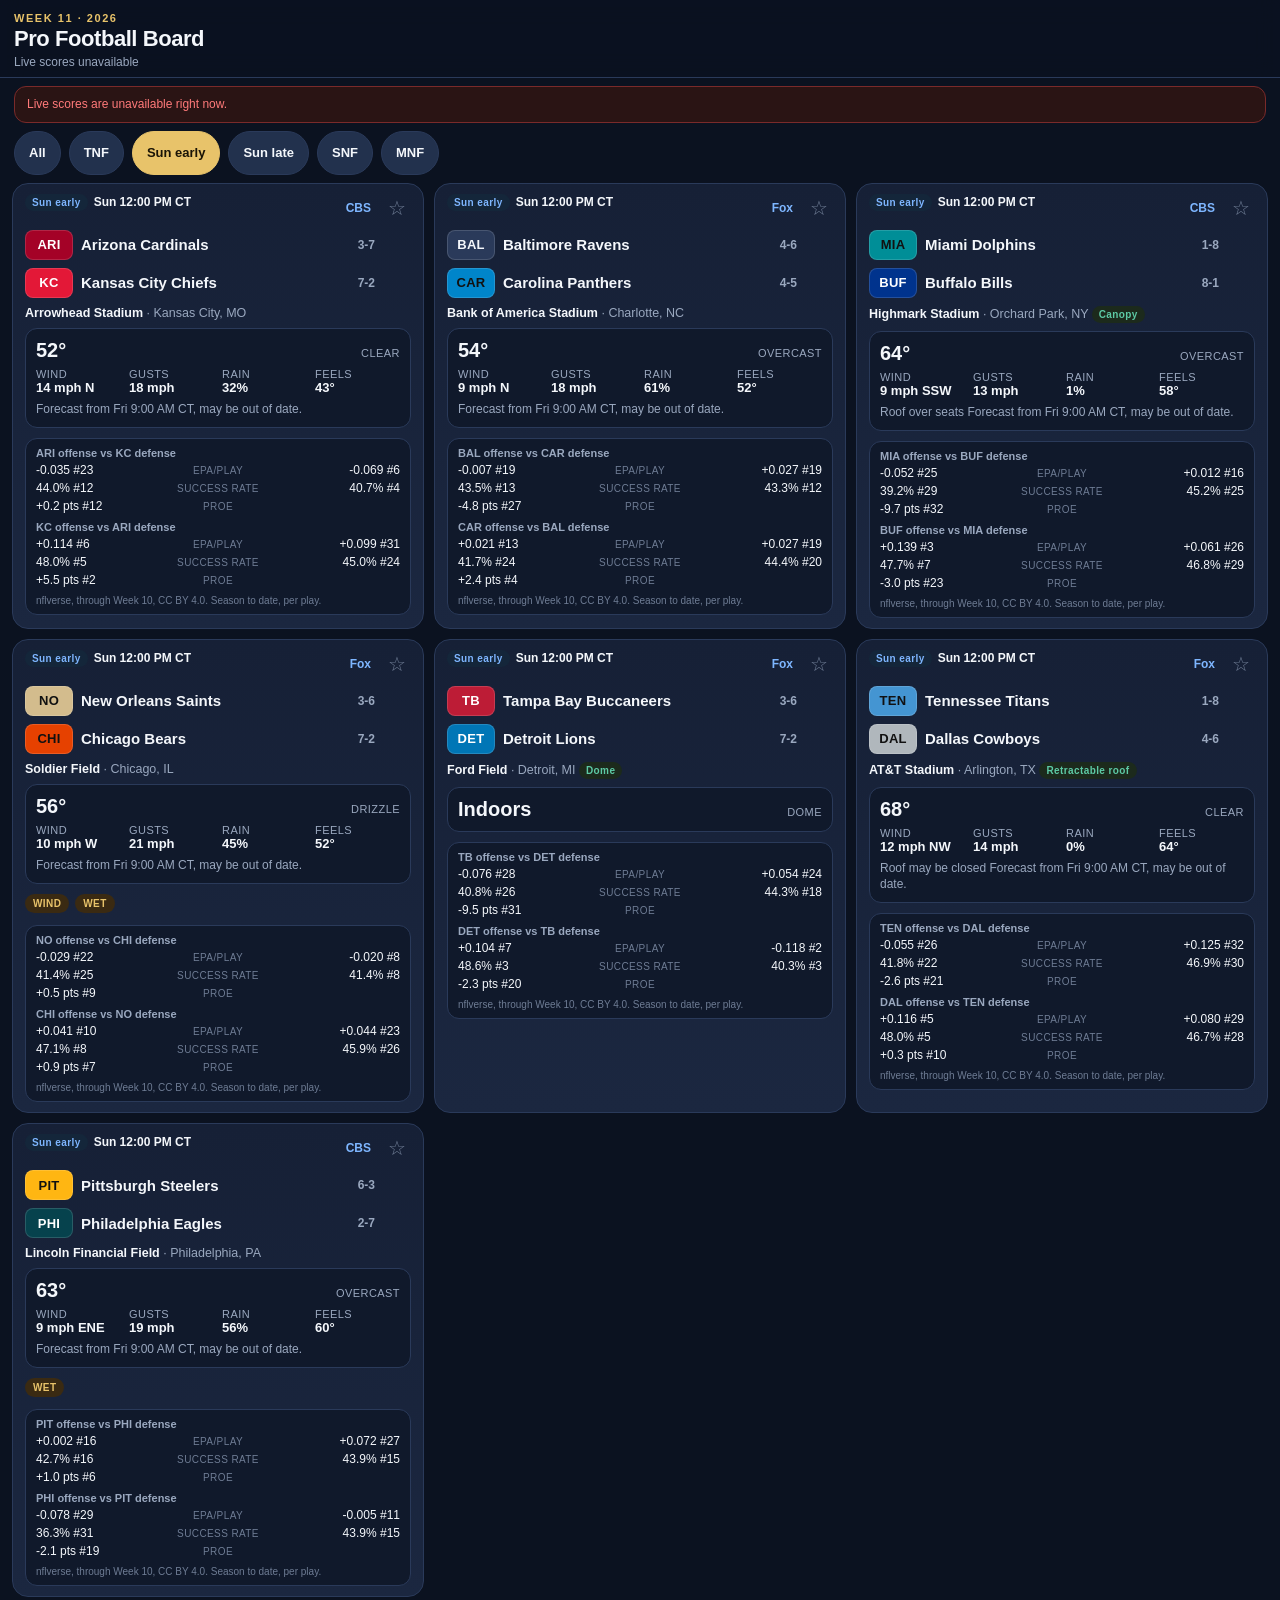
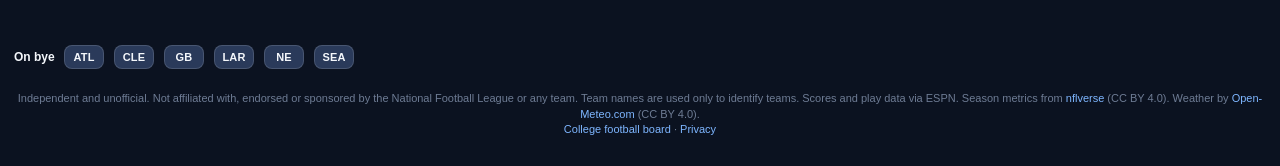
==== commit 4d6c4a93: "NFL snapshot: Week 11 (2026-11-20T15:01Z)" ====
--- a/nfl/index.html
+++ b/nfl/index.html
@@ -43,33 +43,6 @@
  {
   "@context": "https:\/\/schema.org",
   "@type": "SportsEvent",
-  "name": "Indianapolis Colts at Houston Texans",
-  "startDate": "2026-11-20T01:15:00Z",
-  "sport": "American football",
-  "location": {
-   "@type": "Place",
-   "name": "NRG Stadium",
-   "address": {
-    "@type": "PostalAddress",
-    "addressLocality": "Houston",
-    "addressRegion": "TX",
-    "addressCountry": "US"
-   }
-  },
-  "competitor": [
-   {
-    "@type": "SportsTeam",
-    "name": "Indianapolis Colts"
-   },
-   {
-    "@type": "SportsTeam",
-    "name": "Houston Texans"
-   }
-  ]
- },
- {
-  "@context": "https:\/\/schema.org",
-  "@type": "SportsEvent",
   "name": "Arizona Cardinals at Kansas City Chiefs",
   "startDate": "2026-11-22T18:00:00Z",
   "sport": "American football",
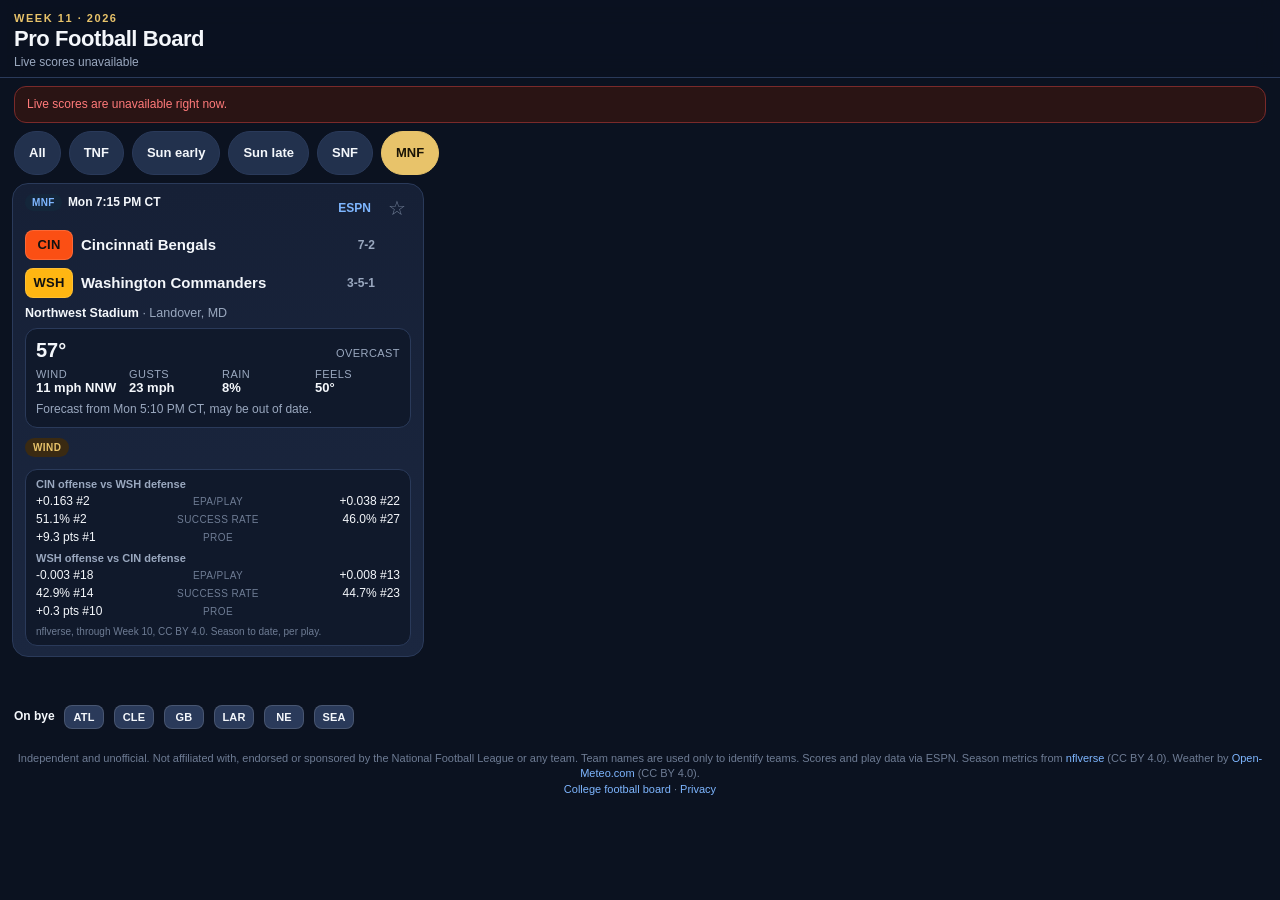
==== commit 7216dc77: "NFL snapshot: Week 11 (2026-11-23T23:11Z)" ====
--- a/nfl/index.html
+++ b/nfl/index.html
@@ -43,302 +43,6 @@
  {
   "@context": "https:\/\/schema.org",
   "@type": "SportsEvent",
-  "name": "Arizona Cardinals at Kansas City Chiefs",
-  "startDate": "2026-11-22T18:00:00Z",
-  "sport": "American football",
-  "location": {
-   "@type": "Place",
-   "name": "Arrowhead Stadium",
-   "address": {
-    "@type": "PostalAddress",
-    "addressLocality": "Kansas City",
-    "addressRegion": "MO",
-    "addressCountry": "US"
-   }
-  },
-  "competitor": [
-   {
-    "@type": "SportsTeam",
-    "name": "Arizona Cardinals"
-   },
-   {
-    "@type": "SportsTeam",
-    "name": "Kansas City Chiefs"
-   }
-  ]
- },
- {
-  "@context": "https:\/\/schema.org",
-  "@type": "SportsEvent",
-  "name": "Baltimore Ravens at Carolina Panthers",
-  "startDate": "2026-11-22T18:00:00Z",
-  "sport": "American football",
-  "location": {
-   "@type": "Place",
-   "name": "Bank of America Stadium",
-   "address": {
-    "@type": "PostalAddress",
-    "addressLocality": "Charlotte",
-    "addressRegion": "NC",
-    "addressCountry": "US"
-   }
-  },
-  "competitor": [
-   {
-    "@type": "SportsTeam",
-    "name": "Baltimore Ravens"
-   },
-   {
-    "@type": "SportsTeam",
-    "name": "Carolina Panthers"
-   }
-  ]
- },
- {
-  "@context": "https:\/\/schema.org",
-  "@type": "SportsEvent",
-  "name": "Miami Dolphins at Buffalo Bills",
-  "startDate": "2026-11-22T18:00:00Z",
-  "sport": "American football",
-  "location": {
-   "@type": "Place",
-   "name": "Highmark Stadium",
-   "address": {
-    "@type": "PostalAddress",
-    "addressLocality": "Orchard Park",
-    "addressRegion": "NY",
-    "addressCountry": "US"
-   }
-  },
-  "competitor": [
-   {
-    "@type": "SportsTeam",
-    "name": "Miami Dolphins"
-   },
-   {
-    "@type": "SportsTeam",
-    "name": "Buffalo Bills"
-   }
-  ]
- },
- {
-  "@context": "https:\/\/schema.org",
-  "@type": "SportsEvent",
-  "name": "New Orleans Saints at Chicago Bears",
-  "startDate": "2026-11-22T18:00:00Z",
-  "sport": "American football",
-  "location": {
-   "@type": "Place",
-   "name": "Soldier Field",
-   "address": {
-    "@type": "PostalAddress",
-    "addressLocality": "Chicago",
-    "addressRegion": "IL",
-    "addressCountry": "US"
-   }
-  },
-  "competitor": [
-   {
-    "@type": "SportsTeam",
-    "name": "New Orleans Saints"
-   },
-   {
-    "@type": "SportsTeam",
-    "name": "Chicago Bears"
-   }
-  ]
- },
- {
-  "@context": "https:\/\/schema.org",
-  "@type": "SportsEvent",
-  "name": "Tampa Bay Buccaneers at Detroit Lions",
-  "startDate": "2026-11-22T18:00:00Z",
-  "sport": "American football",
-  "location": {
-   "@type": "Place",
-   "name": "Ford Field",
-   "address": {
-    "@type": "PostalAddress",
-    "addressLocality": "Detroit",
-    "addressRegion": "MI",
-    "addressCountry": "US"
-   }
-  },
-  "competitor": [
-   {
-    "@type": "SportsTeam",
-    "name": "Tampa Bay Buccaneers"
-   },
-   {
-    "@type": "SportsTeam",
-    "name": "Detroit Lions"
-   }
-  ]
- },
- {
-  "@context": "https:\/\/schema.org",
-  "@type": "SportsEvent",
-  "name": "Tennessee Titans at Dallas Cowboys",
-  "startDate": "2026-11-22T18:00:00Z",
-  "sport": "American football",
-  "location": {
-   "@type": "Place",
-   "name": "AT&T Stadium",
-   "address": {
-    "@type": "PostalAddress",
-    "addressLocality": "Arlington",
-    "addressRegion": "TX",
-    "addressCountry": "US"
-   }
-  },
-  "competitor": [
-   {
-    "@type": "SportsTeam",
-    "name": "Tennessee Titans"
-   },
-   {
-    "@type": "SportsTeam",
-    "name": "Dallas Cowboys"
-   }
-  ]
- },
- {
-  "@context": "https:\/\/schema.org",
-  "@type": "SportsEvent",
-  "name": "Pittsburgh Steelers at Philadelphia Eagles",
-  "startDate": "2026-11-22T18:00:00Z",
-  "sport": "American football",
-  "location": {
-   "@type": "Place",
-   "name": "Lincoln Financial Field",
-   "address": {
-    "@type": "PostalAddress",
-    "addressLocality": "Philadelphia",
-    "addressRegion": "PA",
-    "addressCountry": "US"
-   }
-  },
-  "competitor": [
-   {
-    "@type": "SportsTeam",
-    "name": "Pittsburgh Steelers"
-   },
-   {
-    "@type": "SportsTeam",
-    "name": "Philadelphia Eagles"
-   }
-  ]
- },
- {
-  "@context": "https:\/\/schema.org",
-  "@type": "SportsEvent",
-  "name": "New York Jets at Los Angeles Chargers",
-  "startDate": "2026-11-22T21:05:00Z",
-  "sport": "American football",
-  "location": {
-   "@type": "Place",
-   "name": "SoFi Stadium",
-   "address": {
-    "@type": "PostalAddress",
-    "addressLocality": "Inglewood",
-    "addressRegion": "CA",
-    "addressCountry": "US"
-   }
-  },
-  "competitor": [
-   {
-    "@type": "SportsTeam",
-    "name": "New York Jets"
-   },
-   {
-    "@type": "SportsTeam",
-    "name": "Los Angeles Chargers"
-   }
-  ]
- },
- {
-  "@context": "https:\/\/schema.org",
-  "@type": "SportsEvent",
-  "name": "Jacksonville Jaguars at New York Giants",
-  "startDate": "2026-11-22T21:25:00Z",
-  "sport": "American football",
-  "location": {
-   "@type": "Place",
-   "name": "MetLife Stadium",
-   "address": {
-    "@type": "PostalAddress",
-    "addressLocality": "East Rutherford",
-    "addressRegion": "NJ",
-    "addressCountry": "US"
-   }
-  },
-  "competitor": [
-   {
-    "@type": "SportsTeam",
-    "name": "Jacksonville Jaguars"
-   },
-   {
-    "@type": "SportsTeam",
-    "name": "New York Giants"
-   }
-  ]
- },
- {
-  "@context": "https:\/\/schema.org",
-  "@type": "SportsEvent",
-  "name": "Las Vegas Raiders at Denver Broncos",
-  "startDate": "2026-11-22T21:25:00Z",
-  "sport": "American football",
-  "location": {
-   "@type": "Place",
-   "name": "Empower Field at Mile High",
-   "address": {
-    "@type": "PostalAddress",
-    "addressLocality": "Denver",
-    "addressRegion": "CO",
-    "addressCountry": "US"
-   }
-  },
-  "competitor": [
-   {
-    "@type": "SportsTeam",
-    "name": "Las Vegas Raiders"
-   },
-   {
-    "@type": "SportsTeam",
-    "name": "Denver Broncos"
-   }
-  ]
- },
- {
-  "@context": "https:\/\/schema.org",
-  "@type": "SportsEvent",
-  "name": "Minnesota Vikings at San Francisco 49ers",
-  "startDate": "2026-11-23T01:20:00Z",
-  "sport": "American football",
-  "location": {
-   "@type": "Place",
-   "name": "Estadio Banorte",
-   "address": {
-    "@type": "PostalAddress",
-    "addressLocality": "Mexico City",
-    "addressCountry": "MX"
-   }
-  },
-  "competitor": [
-   {
-    "@type": "SportsTeam",
-    "name": "Minnesota Vikings"
-   },
-   {
-    "@type": "SportsTeam",
-    "name": "San Francisco 49ers"
-   }
-  ]
- },
- {
-  "@context": "https:\/\/schema.org",
-  "@type": "SportsEvent",
   "name": "Cincinnati Bengals at Washington Commanders",
   "startDate": "2026-11-24T01:15:00Z",
   "sport": "American football",
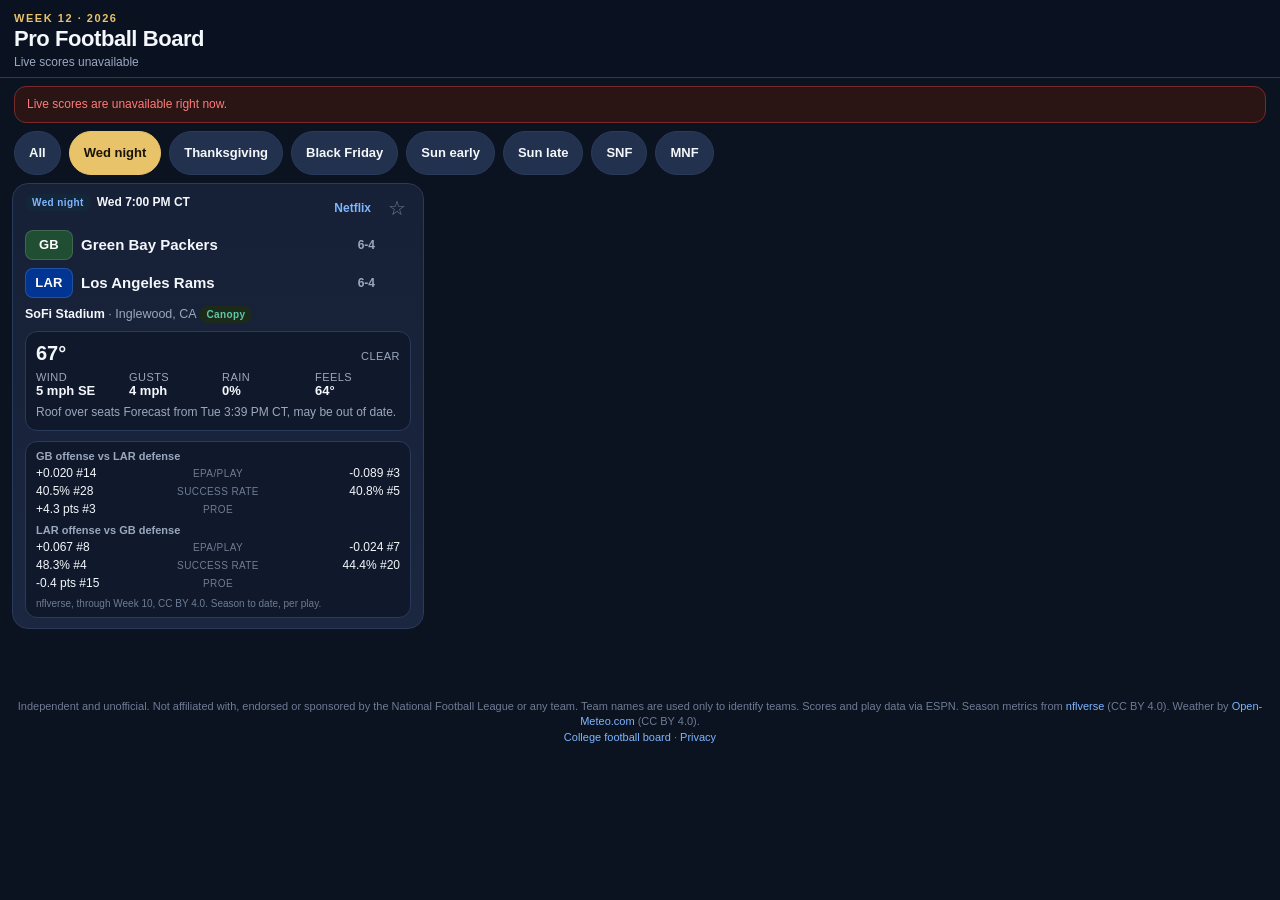
==== commit 0eb6db39: "NFL snapshot: Week 12 (2026-11-24T21:39Z)" ====
--- a/nfl/index.html
+++ b/nfl/index.html
@@ -43,27 +43,432 @@
  {
   "@context": "https:\/\/schema.org",
   "@type": "SportsEvent",
-  "name": "Cincinnati Bengals at Washington Commanders",
-  "startDate": "2026-11-24T01:15:00Z",
-  "sport": "American football",
-  "location": {
-   "@type": "Place",
-   "name": "Northwest Stadium",
-   "address": {
-    "@type": "PostalAddress",
-    "addressLocality": "Landover",
-    "addressRegion": "MD",
-    "addressCountry": "US"
-   }
-  },
-  "competitor": [
+  "name": "Green Bay Packers at Los Angeles Rams",
+  "startDate": "2026-11-26T01:00:00Z",
+  "sport": "American football",
+  "location": {
+   "@type": "Place",
+   "name": "SoFi Stadium",
+   "address": {
+    "@type": "PostalAddress",
+    "addressLocality": "Inglewood",
+    "addressRegion": "CA",
+    "addressCountry": "US"
+   }
+  },
+  "competitor": [
+   {
+    "@type": "SportsTeam",
+    "name": "Green Bay Packers"
+   },
+   {
+    "@type": "SportsTeam",
+    "name": "Los Angeles Rams"
+   }
+  ]
+ },
+ {
+  "@context": "https:\/\/schema.org",
+  "@type": "SportsEvent",
+  "name": "Chicago Bears at Detroit Lions",
+  "startDate": "2026-11-26T18:00:00Z",
+  "sport": "American football",
+  "location": {
+   "@type": "Place",
+   "name": "Ford Field",
+   "address": {
+    "@type": "PostalAddress",
+    "addressLocality": "Detroit",
+    "addressRegion": "MI",
+    "addressCountry": "US"
+   }
+  },
+  "competitor": [
+   {
+    "@type": "SportsTeam",
+    "name": "Chicago Bears"
+   },
+   {
+    "@type": "SportsTeam",
+    "name": "Detroit Lions"
+   }
+  ]
+ },
+ {
+  "@context": "https:\/\/schema.org",
+  "@type": "SportsEvent",
+  "name": "Philadelphia Eagles at Dallas Cowboys",
+  "startDate": "2026-11-26T21:30:00Z",
+  "sport": "American football",
+  "location": {
+   "@type": "Place",
+   "name": "AT&T Stadium",
+   "address": {
+    "@type": "PostalAddress",
+    "addressLocality": "Arlington",
+    "addressRegion": "TX",
+    "addressCountry": "US"
+   }
+  },
+  "competitor": [
+   {
+    "@type": "SportsTeam",
+    "name": "Philadelphia Eagles"
+   },
+   {
+    "@type": "SportsTeam",
+    "name": "Dallas Cowboys"
+   }
+  ]
+ },
+ {
+  "@context": "https:\/\/schema.org",
+  "@type": "SportsEvent",
+  "name": "Kansas City Chiefs at Buffalo Bills",
+  "startDate": "2026-11-27T01:20:00Z",
+  "sport": "American football",
+  "location": {
+   "@type": "Place",
+   "name": "Highmark Stadium",
+   "address": {
+    "@type": "PostalAddress",
+    "addressLocality": "Orchard Park",
+    "addressRegion": "NY",
+    "addressCountry": "US"
+   }
+  },
+  "competitor": [
+   {
+    "@type": "SportsTeam",
+    "name": "Kansas City Chiefs"
+   },
+   {
+    "@type": "SportsTeam",
+    "name": "Buffalo Bills"
+   }
+  ]
+ },
+ {
+  "@context": "https:\/\/schema.org",
+  "@type": "SportsEvent",
+  "name": "Denver Broncos at Pittsburgh Steelers",
+  "startDate": "2026-11-27T20:00:00Z",
+  "sport": "American football",
+  "location": {
+   "@type": "Place",
+   "name": "Acrisure Stadium",
+   "address": {
+    "@type": "PostalAddress",
+    "addressLocality": "Pittsburgh",
+    "addressRegion": "PA",
+    "addressCountry": "US"
+   }
+  },
+  "competitor": [
+   {
+    "@type": "SportsTeam",
+    "name": "Denver Broncos"
+   },
+   {
+    "@type": "SportsTeam",
+    "name": "Pittsburgh Steelers"
+   }
+  ]
+ },
+ {
+  "@context": "https:\/\/schema.org",
+  "@type": "SportsEvent",
+  "name": "Atlanta Falcons at Minnesota Vikings",
+  "startDate": "2026-11-29T18:00:00Z",
+  "sport": "American football",
+  "location": {
+   "@type": "Place",
+   "name": "U.S. Bank Stadium",
+   "address": {
+    "@type": "PostalAddress",
+    "addressLocality": "Minneapolis",
+    "addressRegion": "MN",
+    "addressCountry": "US"
+   }
+  },
+  "competitor": [
+   {
+    "@type": "SportsTeam",
+    "name": "Atlanta Falcons"
+   },
+   {
+    "@type": "SportsTeam",
+    "name": "Minnesota Vikings"
+   }
+  ]
+ },
+ {
+  "@context": "https:\/\/schema.org",
+  "@type": "SportsEvent",
+  "name": "Baltimore Ravens at Houston Texans",
+  "startDate": "2026-11-29T18:00:00Z",
+  "sport": "American football",
+  "location": {
+   "@type": "Place",
+   "name": "NRG Stadium",
+   "address": {
+    "@type": "PostalAddress",
+    "addressLocality": "Houston",
+    "addressRegion": "TX",
+    "addressCountry": "US"
+   }
+  },
+  "competitor": [
+   {
+    "@type": "SportsTeam",
+    "name": "Baltimore Ravens"
+   },
+   {
+    "@type": "SportsTeam",
+    "name": "Houston Texans"
+   }
+  ]
+ },
+ {
+  "@context": "https:\/\/schema.org",
+  "@type": "SportsEvent",
+  "name": "New Orleans Saints at Cincinnati Bengals",
+  "startDate": "2026-11-29T18:00:00Z",
+  "sport": "American football",
+  "location": {
+   "@type": "Place",
+   "name": "Paycor Stadium",
+   "address": {
+    "@type": "PostalAddress",
+    "addressLocality": "Cincinnati",
+    "addressRegion": "OH",
+    "addressCountry": "US"
+   }
+  },
+  "competitor": [
+   {
+    "@type": "SportsTeam",
+    "name": "New Orleans Saints"
+   },
    {
     "@type": "SportsTeam",
     "name": "Cincinnati Bengals"
-   },
+   }
+  ]
+ },
+ {
+  "@context": "https:\/\/schema.org",
+  "@type": "SportsEvent",
+  "name": "New York Giants at Indianapolis Colts",
+  "startDate": "2026-11-29T18:00:00Z",
+  "sport": "American football",
+  "location": {
+   "@type": "Place",
+   "name": "Lucas Oil Stadium",
+   "address": {
+    "@type": "PostalAddress",
+    "addressLocality": "Indianapolis",
+    "addressRegion": "IN",
+    "addressCountry": "US"
+   }
+  },
+  "competitor": [
+   {
+    "@type": "SportsTeam",
+    "name": "New York Giants"
+   },
+   {
+    "@type": "SportsTeam",
+    "name": "Indianapolis Colts"
+   }
+  ]
+ },
+ {
+  "@context": "https:\/\/schema.org",
+  "@type": "SportsEvent",
+  "name": "New York Jets at Miami Dolphins",
+  "startDate": "2026-11-29T18:00:00Z",
+  "sport": "American football",
+  "location": {
+   "@type": "Place",
+   "name": "Hard Rock Stadium",
+   "address": {
+    "@type": "PostalAddress",
+    "addressLocality": "Miami Gardens",
+    "addressRegion": "FL",
+    "addressCountry": "US"
+   }
+  },
+  "competitor": [
+   {
+    "@type": "SportsTeam",
+    "name": "New York Jets"
+   },
+   {
+    "@type": "SportsTeam",
+    "name": "Miami Dolphins"
+   }
+  ]
+ },
+ {
+  "@context": "https:\/\/schema.org",
+  "@type": "SportsEvent",
+  "name": "Tennessee Titans at Jacksonville Jaguars",
+  "startDate": "2026-11-29T18:00:00Z",
+  "sport": "American football",
+  "location": {
+   "@type": "Place",
+   "name": "EverBank Stadium",
+   "address": {
+    "@type": "PostalAddress",
+    "addressLocality": "Jacksonville",
+    "addressRegion": "FL",
+    "addressCountry": "US"
+   }
+  },
+  "competitor": [
+   {
+    "@type": "SportsTeam",
+    "name": "Tennessee Titans"
+   },
+   {
+    "@type": "SportsTeam",
+    "name": "Jacksonville Jaguars"
+   }
+  ]
+ },
+ {
+  "@context": "https:\/\/schema.org",
+  "@type": "SportsEvent",
+  "name": "New England Patriots at Los Angeles Chargers",
+  "startDate": "2026-11-29T21:05:00Z",
+  "sport": "American football",
+  "location": {
+   "@type": "Place",
+   "name": "SoFi Stadium",
+   "address": {
+    "@type": "PostalAddress",
+    "addressLocality": "Inglewood",
+    "addressRegion": "CA",
+    "addressCountry": "US"
+   }
+  },
+  "competitor": [
+   {
+    "@type": "SportsTeam",
+    "name": "New England Patriots"
+   },
+   {
+    "@type": "SportsTeam",
+    "name": "Los Angeles Chargers"
+   }
+  ]
+ },
+ {
+  "@context": "https:\/\/schema.org",
+  "@type": "SportsEvent",
+  "name": "Seattle Seahawks at San Francisco 49ers",
+  "startDate": "2026-11-29T21:25:00Z",
+  "sport": "American football",
+  "location": {
+   "@type": "Place",
+   "name": "Levi's Stadium",
+   "address": {
+    "@type": "PostalAddress",
+    "addressLocality": "Santa Clara",
+    "addressRegion": "CA",
+    "addressCountry": "US"
+   }
+  },
+  "competitor": [
+   {
+    "@type": "SportsTeam",
+    "name": "Seattle Seahawks"
+   },
+   {
+    "@type": "SportsTeam",
+    "name": "San Francisco 49ers"
+   }
+  ]
+ },
+ {
+  "@context": "https:\/\/schema.org",
+  "@type": "SportsEvent",
+  "name": "Washington Commanders at Arizona Cardinals",
+  "startDate": "2026-11-29T21:25:00Z",
+  "sport": "American football",
+  "location": {
+   "@type": "Place",
+   "name": "State Farm Stadium",
+   "address": {
+    "@type": "PostalAddress",
+    "addressLocality": "Glendale",
+    "addressRegion": "AZ",
+    "addressCountry": "US"
+   }
+  },
+  "competitor": [
    {
     "@type": "SportsTeam",
     "name": "Washington Commanders"
+   },
+   {
+    "@type": "SportsTeam",
+    "name": "Arizona Cardinals"
+   }
+  ]
+ },
+ {
+  "@context": "https:\/\/schema.org",
+  "@type": "SportsEvent",
+  "name": "Las Vegas Raiders at Cleveland Browns",
+  "startDate": "2026-11-30T01:20:00Z",
+  "sport": "American football",
+  "location": {
+   "@type": "Place",
+   "name": "Huntington Bank Field",
+   "address": {
+    "@type": "PostalAddress",
+    "addressLocality": "Cleveland",
+    "addressRegion": "OH",
+    "addressCountry": "US"
+   }
+  },
+  "competitor": [
+   {
+    "@type": "SportsTeam",
+    "name": "Las Vegas Raiders"
+   },
+   {
+    "@type": "SportsTeam",
+    "name": "Cleveland Browns"
+   }
+  ]
+ },
+ {
+  "@context": "https:\/\/schema.org",
+  "@type": "SportsEvent",
+  "name": "Carolina Panthers at Tampa Bay Buccaneers",
+  "startDate": "2026-12-01T01:15:00Z",
+  "sport": "American football",
+  "location": {
+   "@type": "Place",
+   "name": "Raymond James Stadium",
+   "address": {
+    "@type": "PostalAddress",
+    "addressLocality": "Tampa",
+    "addressRegion": "FL",
+    "addressCountry": "US"
+   }
+  },
+  "competitor": [
+   {
+    "@type": "SportsTeam",
+    "name": "Carolina Panthers"
+   },
+   {
+    "@type": "SportsTeam",
+    "name": "Tampa Bay Buccaneers"
    }
   ]
  }
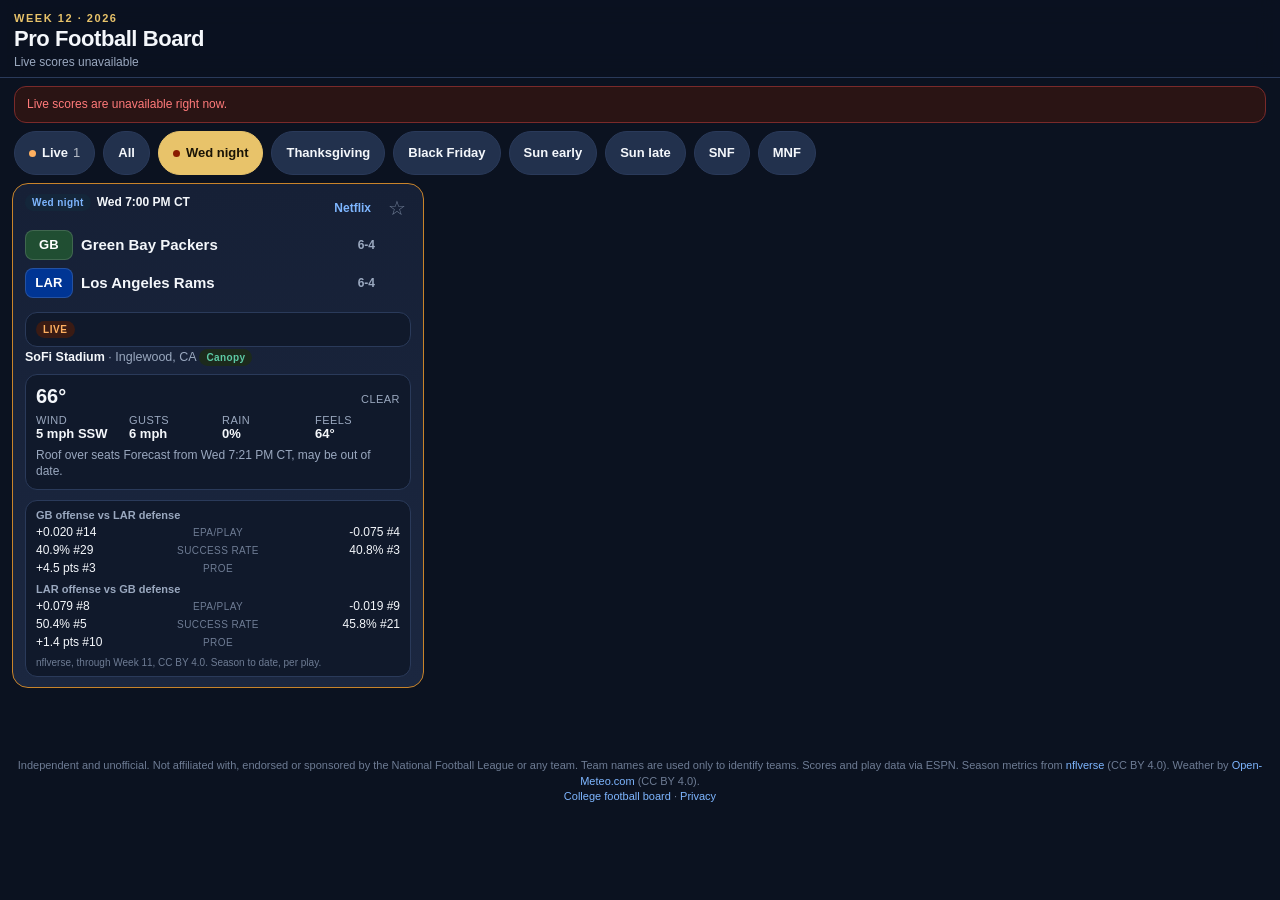
==== commit 5655bfc0: "NFL snapshot: Week 12 (2026-11-26T01:22Z)" ====
--- a/nfl/index.html
+++ b/nfl/index.html
@@ -43,33 +43,6 @@
  {
   "@context": "https:\/\/schema.org",
   "@type": "SportsEvent",
-  "name": "Green Bay Packers at Los Angeles Rams",
-  "startDate": "2026-11-26T01:00:00Z",
-  "sport": "American football",
-  "location": {
-   "@type": "Place",
-   "name": "SoFi Stadium",
-   "address": {
-    "@type": "PostalAddress",
-    "addressLocality": "Inglewood",
-    "addressRegion": "CA",
-    "addressCountry": "US"
-   }
-  },
-  "competitor": [
-   {
-    "@type": "SportsTeam",
-    "name": "Green Bay Packers"
-   },
-   {
-    "@type": "SportsTeam",
-    "name": "Los Angeles Rams"
-   }
-  ]
- },
- {
-  "@context": "https:\/\/schema.org",
-  "@type": "SportsEvent",
   "name": "Chicago Bears at Detroit Lions",
   "startDate": "2026-11-26T18:00:00Z",
   "sport": "American football",
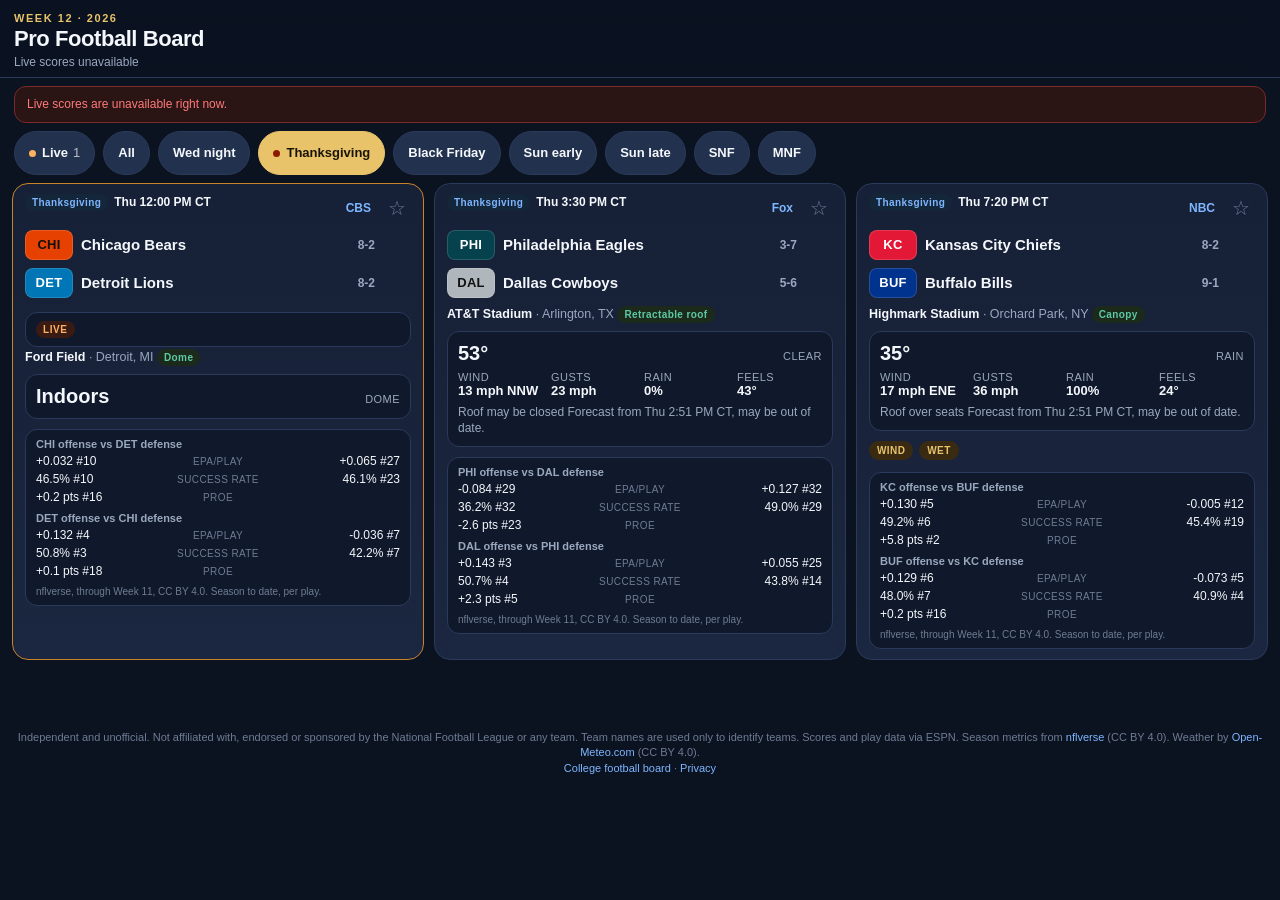
==== commit f908930d: "NFL snapshot: Week 12 (2026-11-26T20:51Z)" ====
--- a/nfl/index.html
+++ b/nfl/index.html
@@ -43,33 +43,6 @@
  {
   "@context": "https:\/\/schema.org",
   "@type": "SportsEvent",
-  "name": "Chicago Bears at Detroit Lions",
-  "startDate": "2026-11-26T18:00:00Z",
-  "sport": "American football",
-  "location": {
-   "@type": "Place",
-   "name": "Ford Field",
-   "address": {
-    "@type": "PostalAddress",
-    "addressLocality": "Detroit",
-    "addressRegion": "MI",
-    "addressCountry": "US"
-   }
-  },
-  "competitor": [
-   {
-    "@type": "SportsTeam",
-    "name": "Chicago Bears"
-   },
-   {
-    "@type": "SportsTeam",
-    "name": "Detroit Lions"
-   }
-  ]
- },
- {
-  "@context": "https:\/\/schema.org",
-  "@type": "SportsEvent",
   "name": "Philadelphia Eagles at Dallas Cowboys",
   "startDate": "2026-11-26T21:30:00Z",
   "sport": "American football",
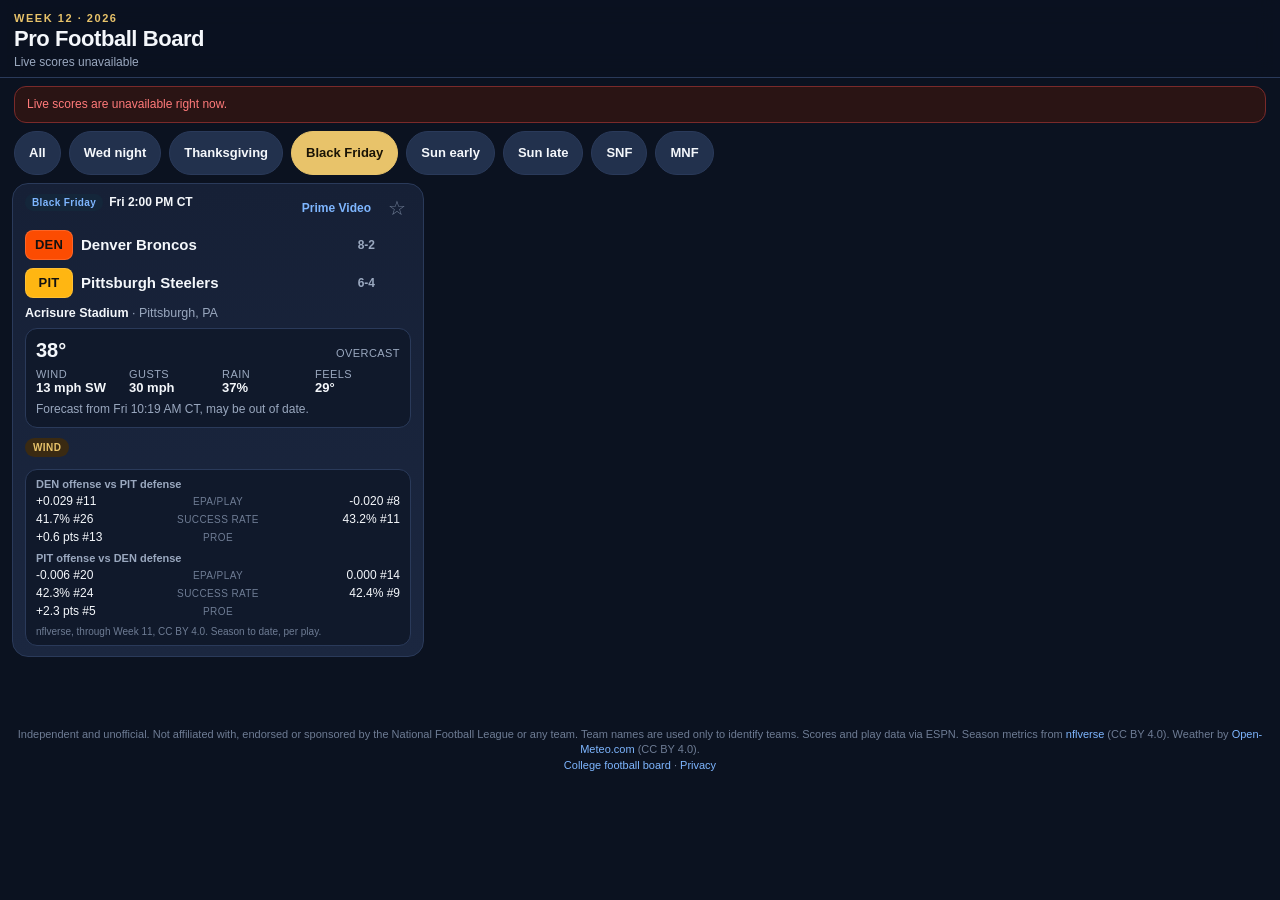
==== commit 49c958a1: "NFL snapshot: Week 12 (2026-11-27T16:19Z)" ====
--- a/nfl/index.html
+++ b/nfl/index.html
@@ -43,60 +43,6 @@
  {
   "@context": "https:\/\/schema.org",
   "@type": "SportsEvent",
-  "name": "Philadelphia Eagles at Dallas Cowboys",
-  "startDate": "2026-11-26T21:30:00Z",
-  "sport": "American football",
-  "location": {
-   "@type": "Place",
-   "name": "AT&T Stadium",
-   "address": {
-    "@type": "PostalAddress",
-    "addressLocality": "Arlington",
-    "addressRegion": "TX",
-    "addressCountry": "US"
-   }
-  },
-  "competitor": [
-   {
-    "@type": "SportsTeam",
-    "name": "Philadelphia Eagles"
-   },
-   {
-    "@type": "SportsTeam",
-    "name": "Dallas Cowboys"
-   }
-  ]
- },
- {
-  "@context": "https:\/\/schema.org",
-  "@type": "SportsEvent",
-  "name": "Kansas City Chiefs at Buffalo Bills",
-  "startDate": "2026-11-27T01:20:00Z",
-  "sport": "American football",
-  "location": {
-   "@type": "Place",
-   "name": "Highmark Stadium",
-   "address": {
-    "@type": "PostalAddress",
-    "addressLocality": "Orchard Park",
-    "addressRegion": "NY",
-    "addressCountry": "US"
-   }
-  },
-  "competitor": [
-   {
-    "@type": "SportsTeam",
-    "name": "Kansas City Chiefs"
-   },
-   {
-    "@type": "SportsTeam",
-    "name": "Buffalo Bills"
-   }
-  ]
- },
- {
-  "@context": "https:\/\/schema.org",
-  "@type": "SportsEvent",
   "name": "Denver Broncos at Pittsburgh Steelers",
   "startDate": "2026-11-27T20:00:00Z",
   "sport": "American football",
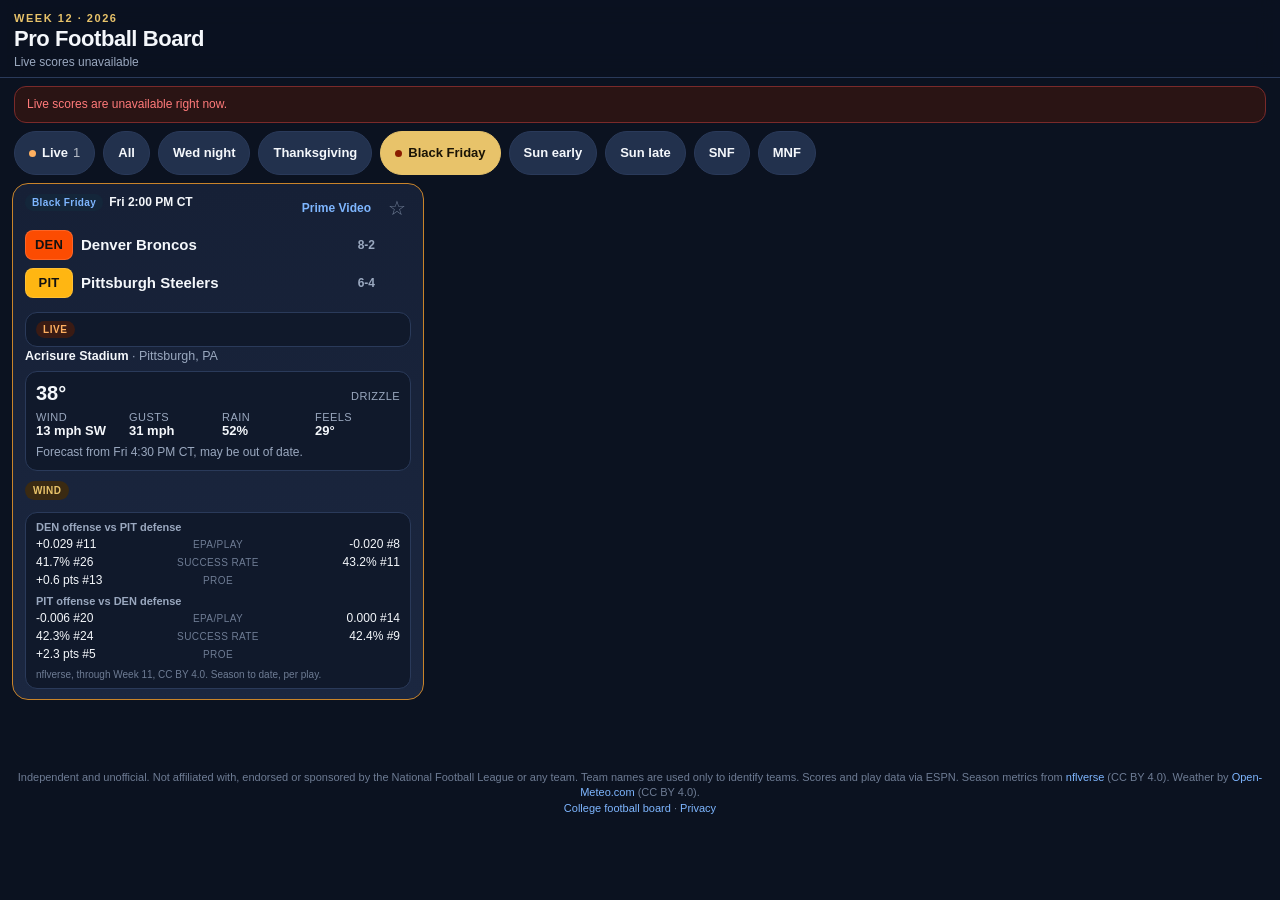
==== commit 9cf35f18: "NFL snapshot: Week 12 (2026-11-27T22:30Z)" ====
--- a/nfl/index.html
+++ b/nfl/index.html
@@ -43,33 +43,6 @@
  {
   "@context": "https:\/\/schema.org",
   "@type": "SportsEvent",
-  "name": "Denver Broncos at Pittsburgh Steelers",
-  "startDate": "2026-11-27T20:00:00Z",
-  "sport": "American football",
-  "location": {
-   "@type": "Place",
-   "name": "Acrisure Stadium",
-   "address": {
-    "@type": "PostalAddress",
-    "addressLocality": "Pittsburgh",
-    "addressRegion": "PA",
-    "addressCountry": "US"
-   }
-  },
-  "competitor": [
-   {
-    "@type": "SportsTeam",
-    "name": "Denver Broncos"
-   },
-   {
-    "@type": "SportsTeam",
-    "name": "Pittsburgh Steelers"
-   }
-  ]
- },
- {
-  "@context": "https:\/\/schema.org",
-  "@type": "SportsEvent",
   "name": "Atlanta Falcons at Minnesota Vikings",
   "startDate": "2026-11-29T18:00:00Z",
   "sport": "American football",
